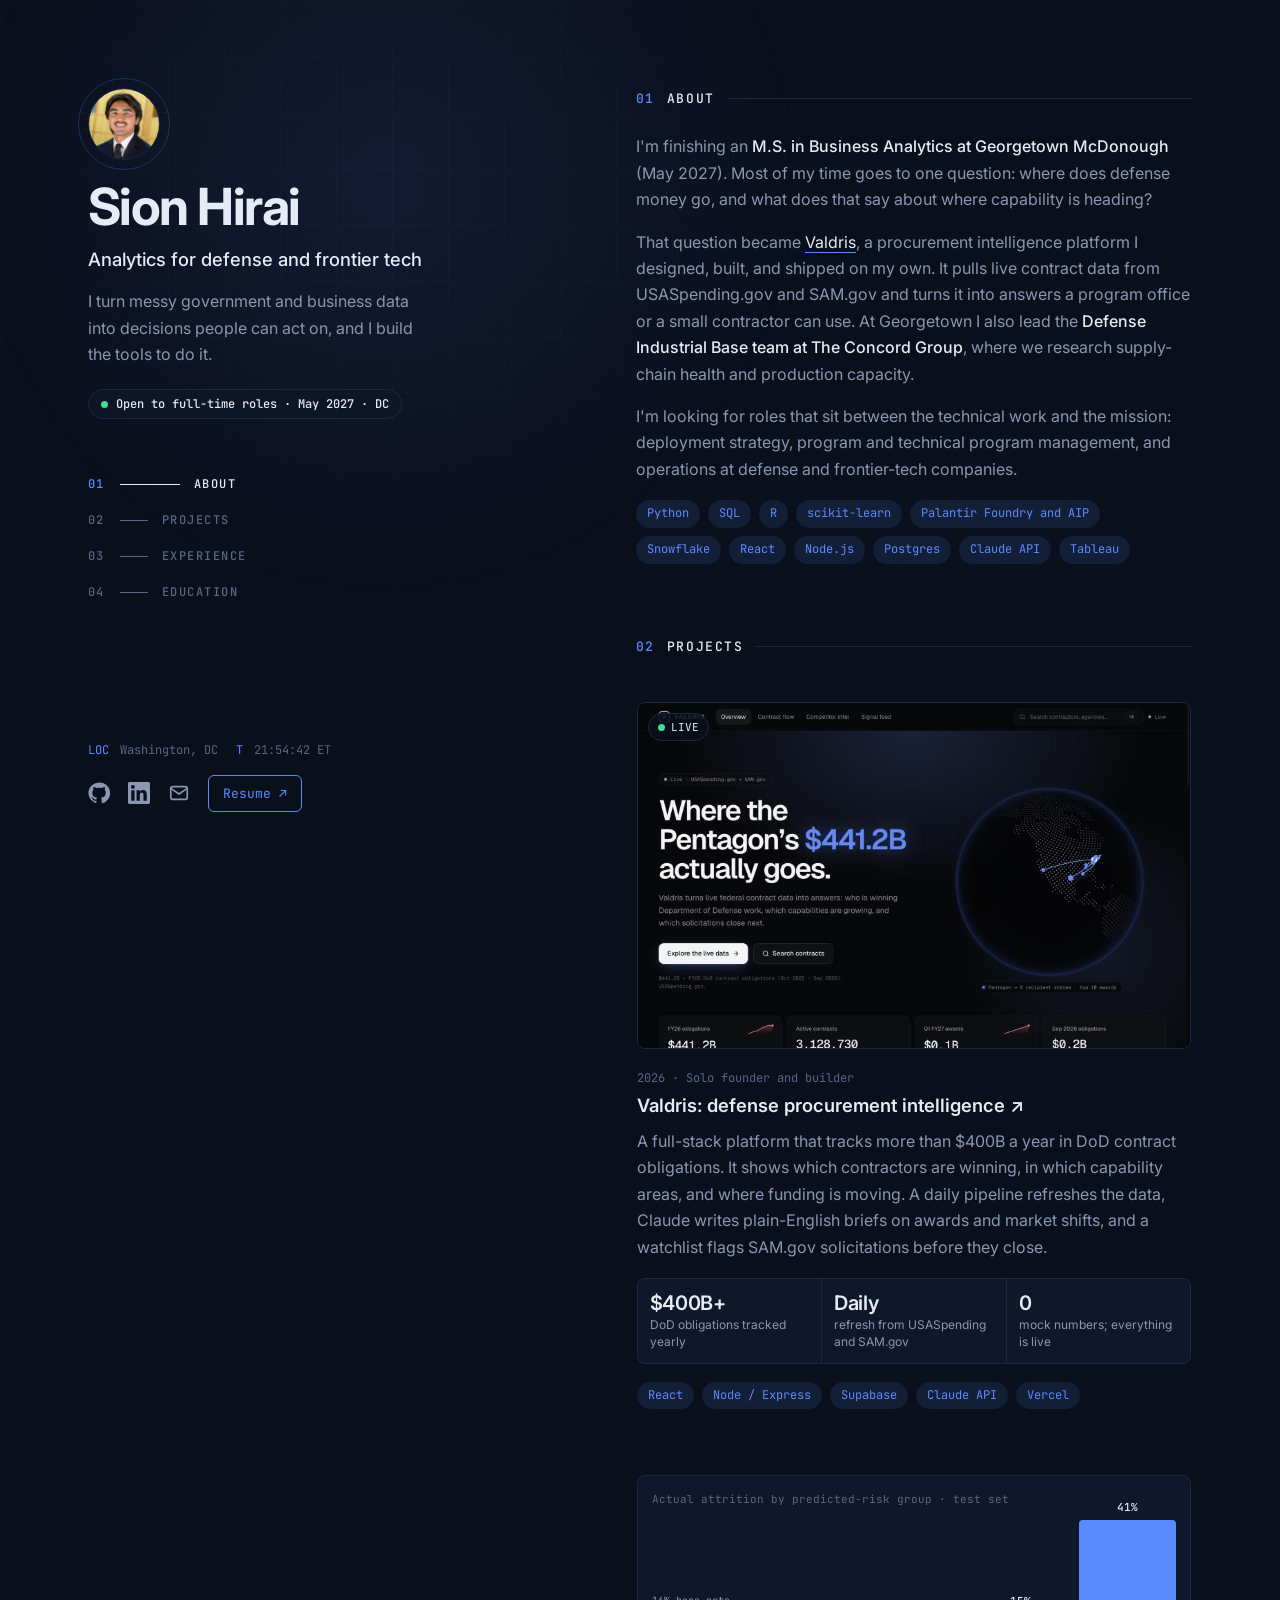
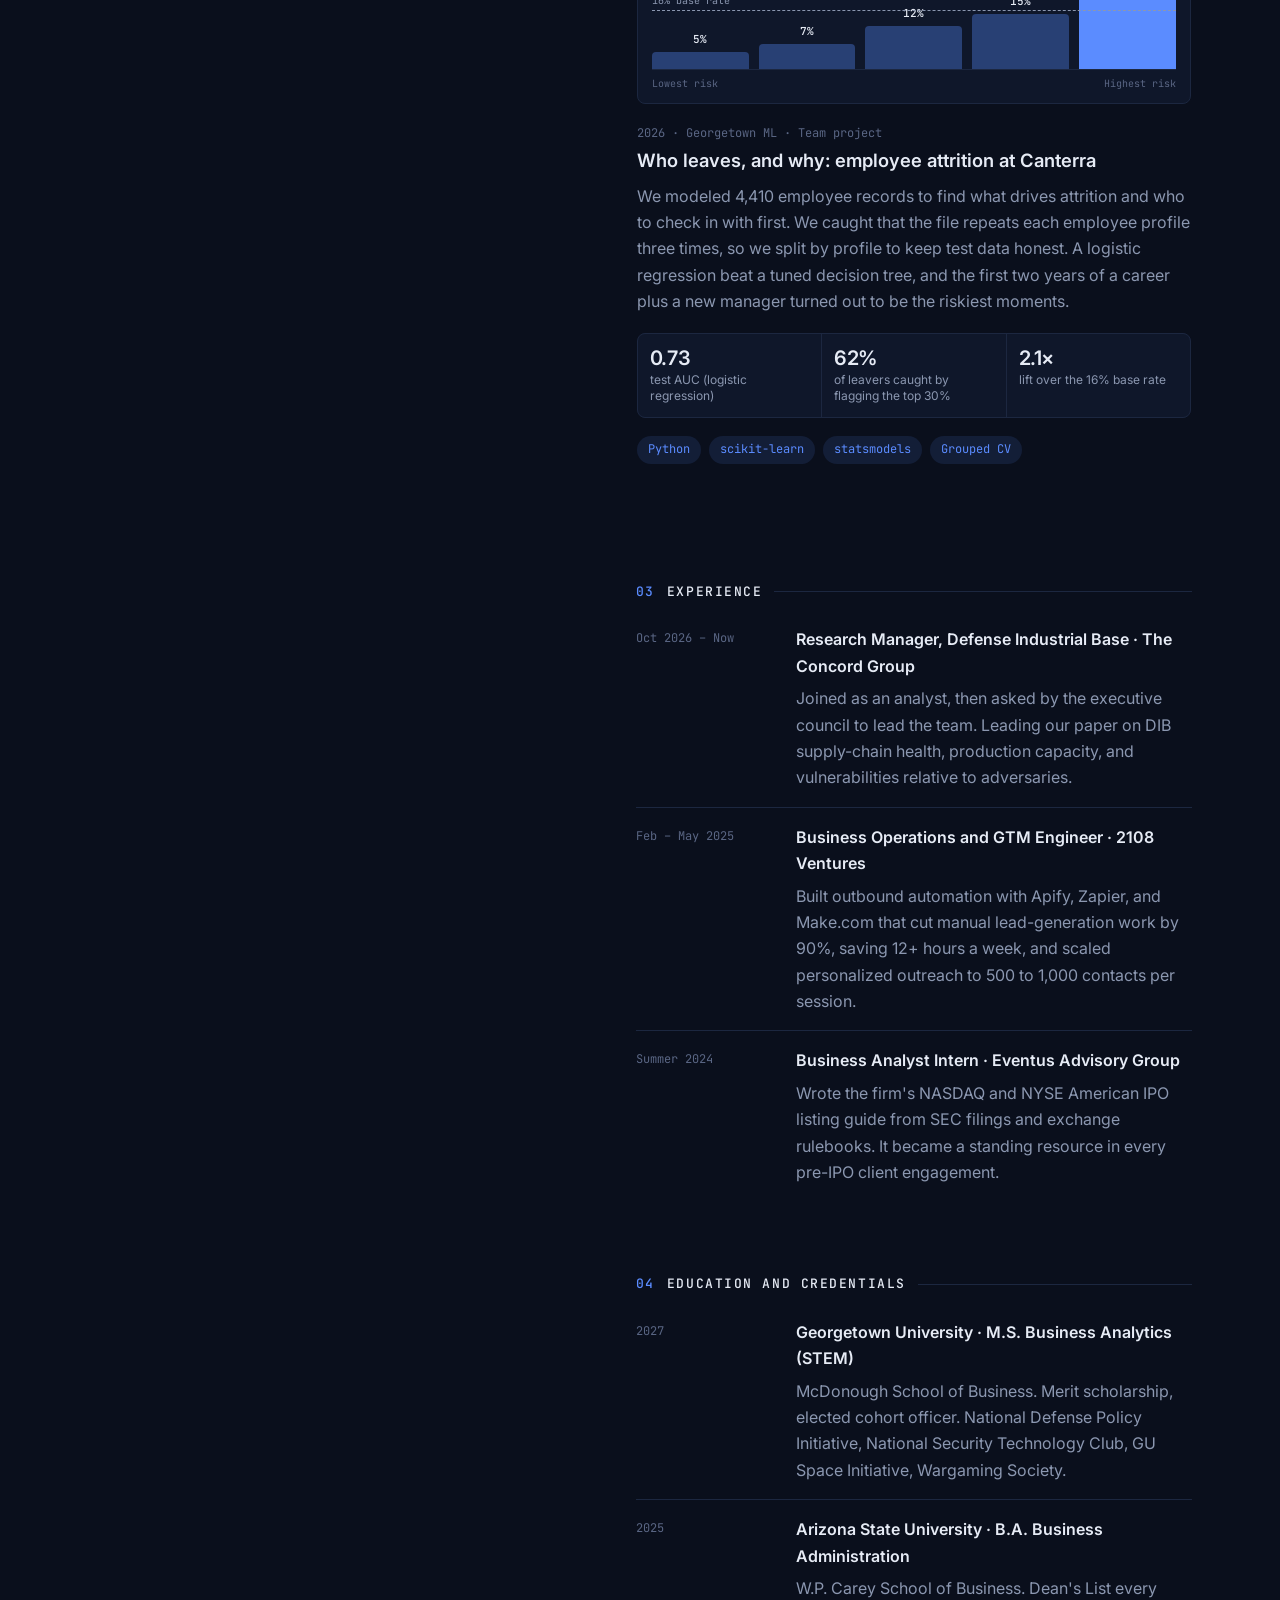
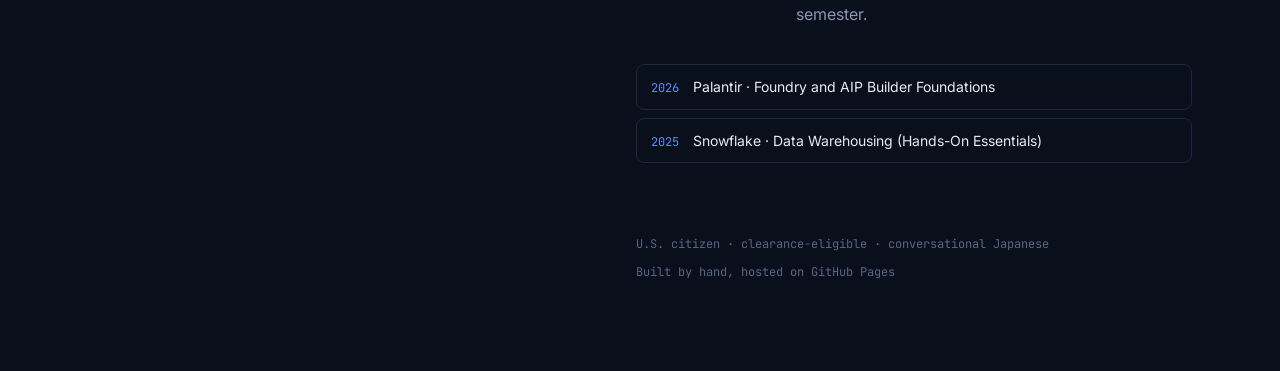
==== index.html @ e8ca8a32 "Portfolio site: split layout with mission-control accents Sticky intro column with nav and DC clock," ====
<!doctype html>
<html lang="en">
<head>
  <meta charset="utf-8">
  <meta name="viewport" content="width=device-width, initial-scale=1">
  <title>Sion Hirai · Analytics for defense and frontier tech</title>
  <meta name="description" content="Sion Hirai: Georgetown MS Business Analytics '27. Builder of Valdris, a live defense procurement intelligence platform. Open to full-time roles in defense tech.">
  <meta property="og:title" content="Sion Hirai · Analytics for defense and frontier tech">
  <meta property="og:description" content="Georgetown MSBA '27. Builder of Valdris, a live defense procurement intelligence platform.">
  <meta property="og:image" content="assets/valdris.jpg">
  <link rel="icon" href="data:image/svg+xml,<svg xmlns='http://www.w3.org/2000/svg' viewBox='0 0 32 32'><rect width='32' height='32' rx='7' fill='%230a0f1c'/><circle cx='16' cy='16' r='9' fill='none' stroke='%235b8cff' stroke-width='2'/><circle cx='16' cy='16' r='3' fill='%235b8cff'/></svg>">
  <link rel="preconnect" href="https://fonts.googleapis.com">
  <link rel="preconnect" href="https://fonts.gstatic.com" crossorigin>
  <link href="https://fonts.googleapis.com/css2?family=Inter:wght@400;500;600;700&family=JetBrains+Mono:wght@400;500&display=swap" rel="stylesheet">
  <link rel="stylesheet" href="styles.css">
</head>
<body>
  <div class="spotlight" aria-hidden="true"></div>
  <div class="grid-bg" aria-hidden="true"></div>
  <a class="skip" href="#content">Skip to content</a>

  <div class="wrap">
    <header class="side">
      <div>
        <div class="id-row">
          <img class="avatar" src="assets/headshot.jpg" alt="Sion Hirai" width="72" height="72">
          <div class="radar" aria-hidden="true"><span></span></div>
        </div>
        <h1>Sion Hirai</h1>
        <p class="role">Analytics for defense and frontier tech</p>
        <p class="blurb">I turn messy government and business data into decisions people can act on, and I build the tools to do it.</p>

        <div class="status"><span class="dot"></span>Open to full-time roles · May 2027 · DC</div>

        <nav class="nav" aria-label="Sections">
          <a href="#about" ><span class="n">01</span><span class="line"></span>About</a>
          <a href="#projects" ><span class="n">02</span><span class="line"></span>Projects</a>
          <a href="#experience" ><span class="n">03</span><span class="line"></span>Experience</a>
          <a href="#education" ><span class="n">04</span><span class="line"></span>Education</a>
        </nav>
      </div>

      <div class="side-foot">
        <div class="telemetry mono">
          <div><span class="k">LOC</span> Washington, DC</div>
          <div><span class="k">T</span> <span id="clock">--:--:--</span> ET</div>
        </div>
        <ul class="socials">
          <li><a href="https://github.com/sionhirai" aria-label="GitHub" target="_blank" rel="noopener"><svg viewBox="0 0 24 24"><path d="M12 .5a11.5 11.5 0 0 0-3.64 22.41c.58.1.79-.25.79-.56v-2c-3.2.7-3.87-1.37-3.87-1.37-.53-1.33-1.28-1.69-1.28-1.69-1.05-.71.08-.7.08-.7 1.16.08 1.77 1.19 1.77 1.19 1.03 1.77 2.7 1.26 3.36.96.1-.75.4-1.26.73-1.55-2.55-.29-5.24-1.28-5.24-5.68 0-1.26.45-2.28 1.19-3.09-.12-.29-.52-1.46.11-3.05 0 0 .97-.31 3.17 1.18a11 11 0 0 1 5.77 0c2.2-1.49 3.17-1.18 3.17-1.18.63 1.59.23 2.76.11 3.05.74.81 1.19 1.83 1.19 3.09 0 4.41-2.69 5.38-5.26 5.67.41.36.78 1.06.78 2.14v3.17c0 .31.21.67.8.56A11.5 11.5 0 0 0 12 .5Z"/></svg></a></li>
          <li><a href="https://www.linkedin.com/in/sionhirai" aria-label="LinkedIn" target="_blank" rel="noopener"><svg viewBox="0 0 24 24"><path d="M20.45 20.45h-3.56v-5.57c0-1.33-.02-3.04-1.85-3.04-1.85 0-2.14 1.45-2.14 2.94v5.67H9.35V9h3.41v1.56h.05c.48-.9 1.64-1.85 3.37-1.85 3.6 0 4.27 2.37 4.27 5.46v6.28ZM5.34 7.43a2.06 2.06 0 1 1 0-4.13 2.06 2.06 0 0 1 0 4.13ZM7.12 20.45H3.56V9h3.56v11.45ZM22.22 0H1.77C.79 0 0 .77 0 1.73v20.54C0 23.23.79 24 1.77 24h20.45c.98 0 1.78-.77 1.78-1.73V1.73C24 .77 23.2 0 22.22 0Z"/></svg></a></li>
          <li><a href="mailto:skh93@georgetown.edu" aria-label="Email"><svg class="stroke" viewBox="0 0 24 24"><rect x="3" y="5" width="18" height="14" rx="2"/><path d="m3 7 9 6 9-6"/></svg></a></li>
          <li><a class="resume-btn mono" href="assets/Sion_Hirai_Resume.pdf" target="_blank" rel="noopener">Resume ↗</a></li>
        </ul>
      </div>
    </header>

    <main id="content">
      <section id="about" class="block">
        <h2 class="label mono"><span>01</span> About</h2>
        <p>I'm finishing an <strong>M.S. in Business Analytics at Georgetown McDonough</strong> (May 2027). Most of my time goes to one question: where does defense money go, and what does that say about where capability is heading?</p>
        <p>That question became <a href="#projects" class="inline">Valdris</a>, a procurement intelligence platform I designed, built, and shipped on my own. It pulls live contract data from USASpending.gov and SAM.gov and turns it into answers a program office or a small contractor can use. At Georgetown I also lead the <strong>Defense Industrial Base team at The Concord Group</strong>, where we research supply-chain health and production capacity.</p>
        <p>I'm looking for roles that sit between the technical work and the mission: deployment strategy, program and technical program management, and operations at defense and frontier-tech companies.</p>
        <ul class="chips mono" aria-label="Tools">
          <li>Python</li><li>SQL</li><li>R</li><li>scikit-learn</li><li>Palantir Foundry and AIP</li><li>Snowflake</li><li>React</li><li>Node.js</li><li>Postgres</li><li>Claude API</li><li>Tableau</li>
        </ul>
      </section>

      <section id="projects" class="block">
        <h2 class="label mono"><span>02</span> Projects</h2>

        <article class="project featured">
          <a class="shot" href="https://valdris-intel.vercel.app/" target="_blank" rel="noopener" aria-label="Open Valdris live site">
            <img src="assets/valdris.jpg" alt="Valdris overview page showing a globe of Pentagon contract flows" loading="lazy">
            <span class="live mono"><span class="dot"></span>LIVE</span>
          </a>
          <div class="p-body">
            <div class="p-meta mono">2026 · Solo founder and builder</div>
            <h3><a href="https://valdris-intel.vercel.app/" target="_blank" rel="noopener">Valdris: defense procurement intelligence <span class="arrow">↗</span></a></h3>
            <p>A full-stack platform that tracks more than $400B a year in DoD contract obligations. It shows which contractors are winning, in which capability areas, and where funding is moving. A daily pipeline refreshes the data, Claude writes plain-English briefs on awards and market shifts, and a watchlist flags SAM.gov solicitations before they close.</p>
            <div class="stats">
              <div><b>$400B+</b><span>DoD obligations tracked yearly</span></div>
              <div><b>Daily</b><span>refresh from USASpending and SAM.gov</span></div>
              <div><b>0</b><span>mock numbers; everything is live</span></div>
            </div>
            <ul class="chips mono"><li>React</li><li>Node / Express</li><li>Supabase</li><li>Claude API</li><li>Vercel</li></ul>
          </div>
        </article>

        <article class="project">
          <div class="chart" role="img" aria-label="Bar chart: actual attrition by predicted risk group on the test set. Group 1, 5 percent; group 2, 7; group 3, 12; group 4, 15; group 5, 41. Base rate 16 percent.">
            <div class="chart-title mono">Actual attrition by predicted-risk group · test set</div>
            <div class="bars">
              <div class="bar" style="--h:12%"><i>5%</i></div>
              <div class="bar" style="--h:17%"><i>7%</i></div>
              <div class="bar" style="--h:29%"><i>12%</i></div>
              <div class="bar" style="--h:37%"><i>15%</i></div>
              <div class="bar hot" style="--h:100%"><i>41%</i></div>
              <div class="base" style="--b:39%"><span class="mono">16% base rate</span></div>
            </div>
            <div class="axis mono"><span>Lowest risk</span><span>Highest risk</span></div>
          </div>
          <div class="p-body">
            <div class="p-meta mono">2026 · Georgetown ML · Team project</div>
            <h3>Who leaves, and why: employee attrition at Canterra</h3>
            <p>We modeled 4,410 employee records to find what drives attrition and who to check in with first. We caught that the file repeats each employee profile three times, so we split by profile to keep test data honest. A logistic regression beat a tuned decision tree, and the first two years of a career plus a new manager turned out to be the riskiest moments.</p>
            <div class="stats">
              <div><b>0.73</b><span>test AUC (logistic regression)</span></div>
              <div><b>62%</b><span>of leavers caught by flagging the top 30%</span></div>
              <div><b>2.1×</b><span>lift over the 16% base rate</span></div>
            </div>
            <ul class="chips mono"><li>Python</li><li>scikit-learn</li><li>statsmodels</li><li>Grouped CV</li></ul>
          </div>
        </article>
      </section>

      <section id="experience" class="block">
        <h2 class="label mono"><span>03</span> Experience</h2>
        <ol class="timeline">
          <li>
            <div class="when mono">Oct 2026 – Now</div>
            <div>
              <h3>Research Manager, Defense Industrial Base · The Concord Group</h3>
              <p>Joined as an analyst, then asked by the executive council to lead the team. Leading our paper on DIB supply-chain health, production capacity, and vulnerabilities relative to adversaries.</p>
            </div>
          </li>
          <li>
            <div class="when mono">Feb – May 2025</div>
            <div>
              <h3>Business Operations and GTM Engineer · 2108 Ventures</h3>
              <p>Built outbound automation with Apify, Zapier, and Make.com that cut manual lead-generation work by 90%, saving 12+ hours a week, and scaled personalized outreach to 500 to 1,000 contacts per session.</p>
            </div>
          </li>
          <li>
            <div class="when mono">Summer 2024</div>
            <div>
              <h3>Business Analyst Intern · Eventus Advisory Group</h3>
              <p>Wrote the firm's NASDAQ and NYSE American IPO listing guide from SEC filings and exchange rulebooks. It became a standing resource in every pre-IPO client engagement.</p>
            </div>
          </li>
        </ol>
      </section>

      <section id="education" class="block">
        <h2 class="label mono"><span>04</span> Education and credentials</h2>
        <ol class="timeline">
          <li>
            <div class="when mono">2027</div>
            <div>
              <h3>Georgetown University · M.S. Business Analytics (STEM)</h3>
              <p>McDonough School of Business. Merit scholarship, elected cohort officer. National Defense Policy Initiative, National Security Technology Club, GU Space Initiative, Wargaming Society.</p>
            </div>
          </li>
          <li>
            <div class="when mono">2025</div>
            <div>
              <h3>Arizona State University · B.A. Business Administration</h3>
              <p>W.P. Carey School of Business. Dean's List every semester.</p>
            </div>
          </li>
        </ol>
        <ul class="certs">
          <li><span class="mono">2026</span> Palantir · Foundry and AIP Builder Foundations</li>
          <li><span class="mono">2025</span> Snowflake · Data Warehousing (Hands-On Essentials)</li>
        </ul>
      </section>

      <footer class="foot mono">
        <span>U.S. citizen · clearance-eligible · conversational Japanese</span>
        <span>Built by hand, hosted on GitHub Pages</span>
      </footer>
    </main>
  </div>

  <script src="main.js"></script>
</body>
</html>
---- styles.css ----
:root {
  --bg: #0a0f1c;
  --bg-2: #0f172a;
  --line: #1c2740;
  --text: #e6ebf5;
  --muted: #8b97b0;
  --dim: #5a6684;
  --accent: #5b8cff;
  --accent-soft: rgba(91, 140, 255, 0.12);
  --live: #3ddc97;
  --mono: "JetBrains Mono", ui-monospace, Menlo, monospace;
  --sans: "Inter", system-ui, -apple-system, sans-serif;
}

* { box-sizing: border-box; }
html { scroll-behavior: smooth; }
body {
  margin: 0;
  background: var(--bg);
  color: var(--muted);
  font: 400 16px/1.65 var(--sans);
  -webkit-font-smoothing: antialiased;
}
::selection { background: var(--accent); color: #fff; }
a { color: inherit; text-decoration: none; }
strong { color: var(--text); font-weight: 500; }
.mono { font-family: var(--mono); }

.skip { position: absolute; left: -999px; }
.skip:focus { left: 16px; top: 16px; z-index: 10; background: var(--accent); color: #fff; padding: 8px 12px; border-radius: 6px; }

.grid-bg {
  position: fixed; inset: 0; pointer-events: none; z-index: 0;
  background-image:
    linear-gradient(var(--line) 1px, transparent 1px),
    linear-gradient(90deg, var(--line) 1px, transparent 1px);
  background-size: 56px 56px;
  opacity: 0.25;
  mask-image: radial-gradient(ellipse at 30% 20%, #000 0%, transparent 70%);
}
.spotlight {
  position: fixed; inset: 0; pointer-events: none; z-index: 1;
  background: radial-gradient(600px circle at var(--x, 30%) var(--y, 20%), rgba(91, 140, 255, 0.10), transparent 70%);
}

.wrap {
  position: relative; z-index: 2;
  max-width: 1200px; margin: 0 auto;
  padding: 0 24px;
}

/* Side column */
.side { padding: 64px 0 24px; }
.id-row { position: relative; width: 72px; height: 72px; margin-bottom: 20px; }
.avatar { width: 72px; height: 72px; border-radius: 50%; object-fit: cover; border: 1px solid var(--line); position: relative; z-index: 1; }
.radar { position: absolute; inset: -10px; border-radius: 50%; border: 1px solid rgba(91,140,255,.25); }
.radar span { position: absolute; inset: 0; border-radius: 50%; border: 1px solid var(--accent); opacity: 0; animation: ping 3.2s ease-out infinite; }
@keyframes ping { 0% { transform: scale(.8); opacity: .7; } 100% { transform: scale(1.5); opacity: 0; } }

h1 { margin: 0; color: var(--text); font-size: clamp(2.4rem, 5vw, 3.2rem); font-weight: 700; letter-spacing: -0.03em; line-height: 1.05; }
.role { margin: 10px 0 0; color: var(--text); font-size: 1.15rem; font-weight: 500; }
.blurb { max-width: 340px; margin: 14px 0 0; }

.status {
  display: inline-flex; align-items: center; gap: 8px;
  margin-top: 22px; padding: 6px 12px;
  border: 1px solid var(--line); border-radius: 999px;
  background: rgba(15, 23, 42, .7);
  font: 500 12px var(--mono); color: var(--text);
}
.dot { width: 7px; height: 7px; border-radius: 50%; background: var(--live); box-shadow: 0 0 0 0 rgba(61,220,151,.6); animation: pulse 2s infinite; flex: none; }
@keyframes pulse { 70% { box-shadow: 0 0 0 7px rgba(61,220,151,0); } 100% { box-shadow: 0 0 0 0 rgba(61,220,151,0); } }

.nav { display: none; }
.side-foot { margin-top: 28px; }
.telemetry { font-size: 12px; color: var(--dim); display: flex; gap: 18px; margin-bottom: 14px; }
.telemetry .k { color: var(--accent); margin-right: 4px; }
.socials { list-style: none; margin: 0; padding: 0; display: flex; align-items: center; gap: 18px; }
.socials svg { width: 22px; height: 22px; fill: currentColor; display: block; }
.socials a { color: var(--muted); transition: color .15s, transform .15s; display: block; }
.socials a:hover { color: var(--text); transform: translateY(-2px); }
.resume-btn {
  font-size: 13px; padding: 7px 14px; border-radius: 6px;
  border: 1px solid var(--accent); color: var(--accent) !important;
}
.resume-btn:hover { background: var(--accent-soft); }

/* Main */
main { padding: 24px 0 64px; }
.block { padding: 48px 0 24px; scroll-margin-top: 24px; }
.label {
  margin: 0 0 24px; font-size: 13px; font-weight: 500; letter-spacing: .12em;
  text-transform: uppercase; color: var(--text);
  display: flex; align-items: center; gap: 12px;
}
.label span { color: var(--accent); }
.label::after { content: ""; flex: 1; height: 1px; background: var(--line); }
#about p { margin: 0 0 16px; }
a.inline { color: var(--text); border-bottom: 1px solid var(--accent); }
a.inline:hover { color: var(--accent); }

.chips { list-style: none; padding: 0; margin: 18px 0 0; display: flex; flex-wrap: wrap; gap: 8px; }
.chips li { font-size: 12px; color: var(--accent); background: var(--accent-soft); padding: 4px 11px; border-radius: 999px; }

/* Projects */
.project {
  display: grid; gap: 20px;
  padding: 20px; margin: 0 -20px 24px;
  border: 1px solid transparent; border-radius: 12px;
  transition: background .2s, border-color .2s;
}
.project:hover { background: rgba(15, 23, 42, .6); border-color: var(--line); }
.project h3 { margin: 4px 0 10px; color: var(--text); font-size: 1.15rem; font-weight: 600; line-height: 1.35; }
.project h3 a:hover { color: var(--accent); }
.project p { margin: 0; }
.arrow { display: inline-block; transition: transform .15s; }
.project:hover .arrow { transform: translate(3px, -3px); }
.p-meta { font-size: 12px; color: var(--dim); }

.shot { position: relative; display: block; border-radius: 8px; overflow: hidden; border: 1px solid var(--line); }
.shot img { display: block; width: 100%; height: auto; transition: transform .4s; }
.project:hover .shot img { transform: scale(1.02); }
.live {
  position: absolute; top: 10px; left: 10px;
  display: inline-flex; align-items: center; gap: 6px;
  font-size: 11px; color: var(--text);
  background: rgba(10, 15, 28, .85); padding: 4px 9px; border-radius: 999px; border: 1px solid var(--line);
}

.stats { display: grid; grid-template-columns: repeat(3, 1fr); gap: 1px; margin: 18px 0 0; background: var(--line); border: 1px solid var(--line); border-radius: 8px; overflow: hidden; }
.stats div { background: var(--bg-2); padding: 12px; }
.stats b { display: block; color: var(--text); font: 600 1.25rem var(--sans); letter-spacing: -0.02em; }
.stats span { display: block; font-size: 12px; line-height: 1.4; margin-top: 2px; }

/* Canterra chart */
.chart { border: 1px solid var(--line); border-radius: 8px; padding: 14px 14px 10px; background: var(--bg-2); }
.chart-title { font-size: 11px; color: var(--dim); margin-bottom: 12px; }
.bars { position: relative; height: 150px; display: flex; align-items: flex-end; gap: 10px; border-bottom: 1px solid var(--line); }
.bar { flex: 1; height: var(--h); background: rgba(91,140,255,.35); border-radius: 4px 4px 0 0; position: relative; transform-origin: bottom; transform: scaleY(0); transition: transform .9s cubic-bezier(.2,.8,.2,1); }
.bar.hot { background: var(--accent); }
.bar i { position: absolute; top: -20px; left: 0; right: 0; text-align: center; font: 500 11px var(--mono); color: var(--text); font-style: normal; }
.chart.in .bar { transform: scaleY(1); }
.chart.in .bar:nth-child(2) { transition-delay: .08s; }
.chart.in .bar:nth-child(3) { transition-delay: .16s; }
.chart.in .bar:nth-child(4) { transition-delay: .24s; }
.chart.in .bar:nth-child(5) { transition-delay: .32s; }
.base { position: absolute; left: 0; right: 0; bottom: var(--b); border-top: 1px dashed var(--muted); }
.base span { position: absolute; left: 0; top: -18px; font-size: 10px; color: var(--muted); background: var(--bg-2); padding-right: 4px; }
.axis { display: flex; justify-content: space-between; font-size: 10px; color: var(--dim); margin-top: 6px; }

/* Timeline */
.timeline { list-style: none; padding: 0; margin: 0; }
.timeline li { display: grid; gap: 4px; padding: 16px 0; border-top: 1px solid var(--line); }
.timeline li:first-child { border-top: 0; padding-top: 0; }
.timeline h3 { margin: 0 0 6px; color: var(--text); font-size: 1rem; font-weight: 600; }
.timeline p { margin: 0; }
.when { font-size: 12px; color: var(--dim); padding-top: 3px; }

.certs { list-style: none; padding: 0; margin: 20px 0 0; display: grid; gap: 8px; }
.certs li { border: 1px solid var(--line); border-radius: 8px; padding: 10px 14px; color: var(--text); font-size: 14px; }
.certs span { color: var(--accent); font-size: 12px; margin-right: 10px; }

.foot { display: flex; flex-wrap: wrap; justify-content: space-between; gap: 8px; font-size: 12px; color: var(--dim); padding-top: 48px; }

/* Reveal on scroll */
.reveal { opacity: 0; transform: translateY(14px); transition: opacity .6s, transform .6s; }
.reveal.in { opacity: 1; transform: none; }

/* Desktop: sticky split layout */
@media (min-width: 1024px) {
  .wrap { display: grid; grid-template-columns: 1fr 1.15fr; gap: 64px; padding: 0 48px; }
  .side { position: sticky; top: 0; height: 100vh; padding: 88px 0; display: flex; flex-direction: column; justify-content: space-between; }
  main { padding: 64px 0 88px; }
  .block:first-child { padding-top: 24px; }
  .nav { display: flex; flex-direction: column; gap: 2px; margin-top: 48px; }
  .nav a {
    display: flex; align-items: center; gap: 14px; padding: 9px 0; width: max-content;
    font: 500 12px var(--mono); letter-spacing: .12em; text-transform: uppercase; color: var(--dim);
    transition: color .2s;
  }
  .nav .n { width: 18px; }
  .nav .line { width: 28px; height: 1px; background: var(--dim); transition: width .25s, background .25s; }
  .nav a:hover, .nav a.active { color: var(--text); }
  .nav a:hover .line, .nav a.active .line { width: 60px; background: var(--text); }
  .nav a.active .n { color: var(--accent); }

  .project { grid-template-columns: 1fr; }
  .timeline li { grid-template-columns: 140px 1fr; gap: 20px; }
}

@media (max-width: 560px) {
  .stats { grid-template-columns: 1fr; }
  .stats div { display: flex; align-items: baseline; gap: 10px; }
  .stats span { margin: 0; }
  .project { margin: 0 0 24px; padding: 0; }
  .project:hover { background: none; border-color: transparent; }
}

@media (prefers-reduced-motion: reduce) {
  *, *::before, *::after { animation: none !important; transition: none !important; }
  .bar { transform: none; }
  .reveal { opacity: 1; transform: none; }
}
.socials svg.stroke { fill: none; stroke: currentColor; stroke-width: 1.8; }
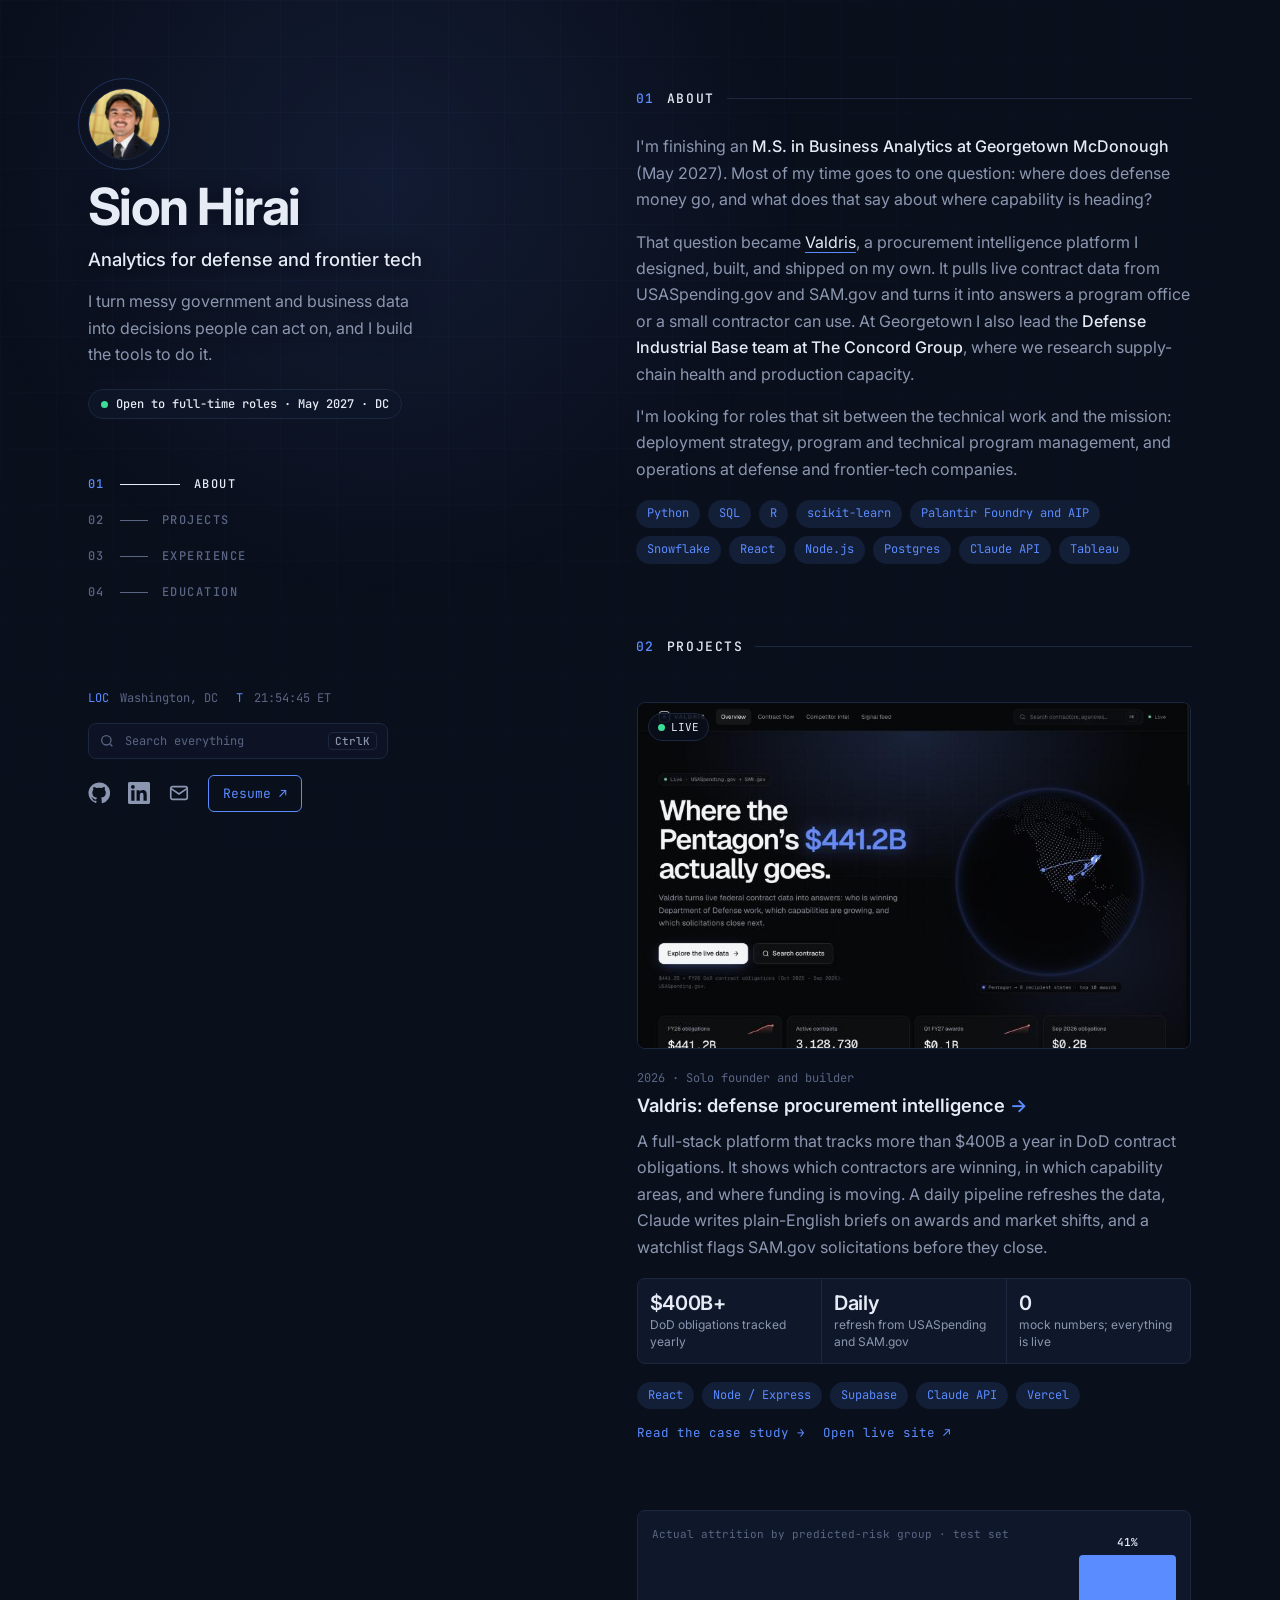
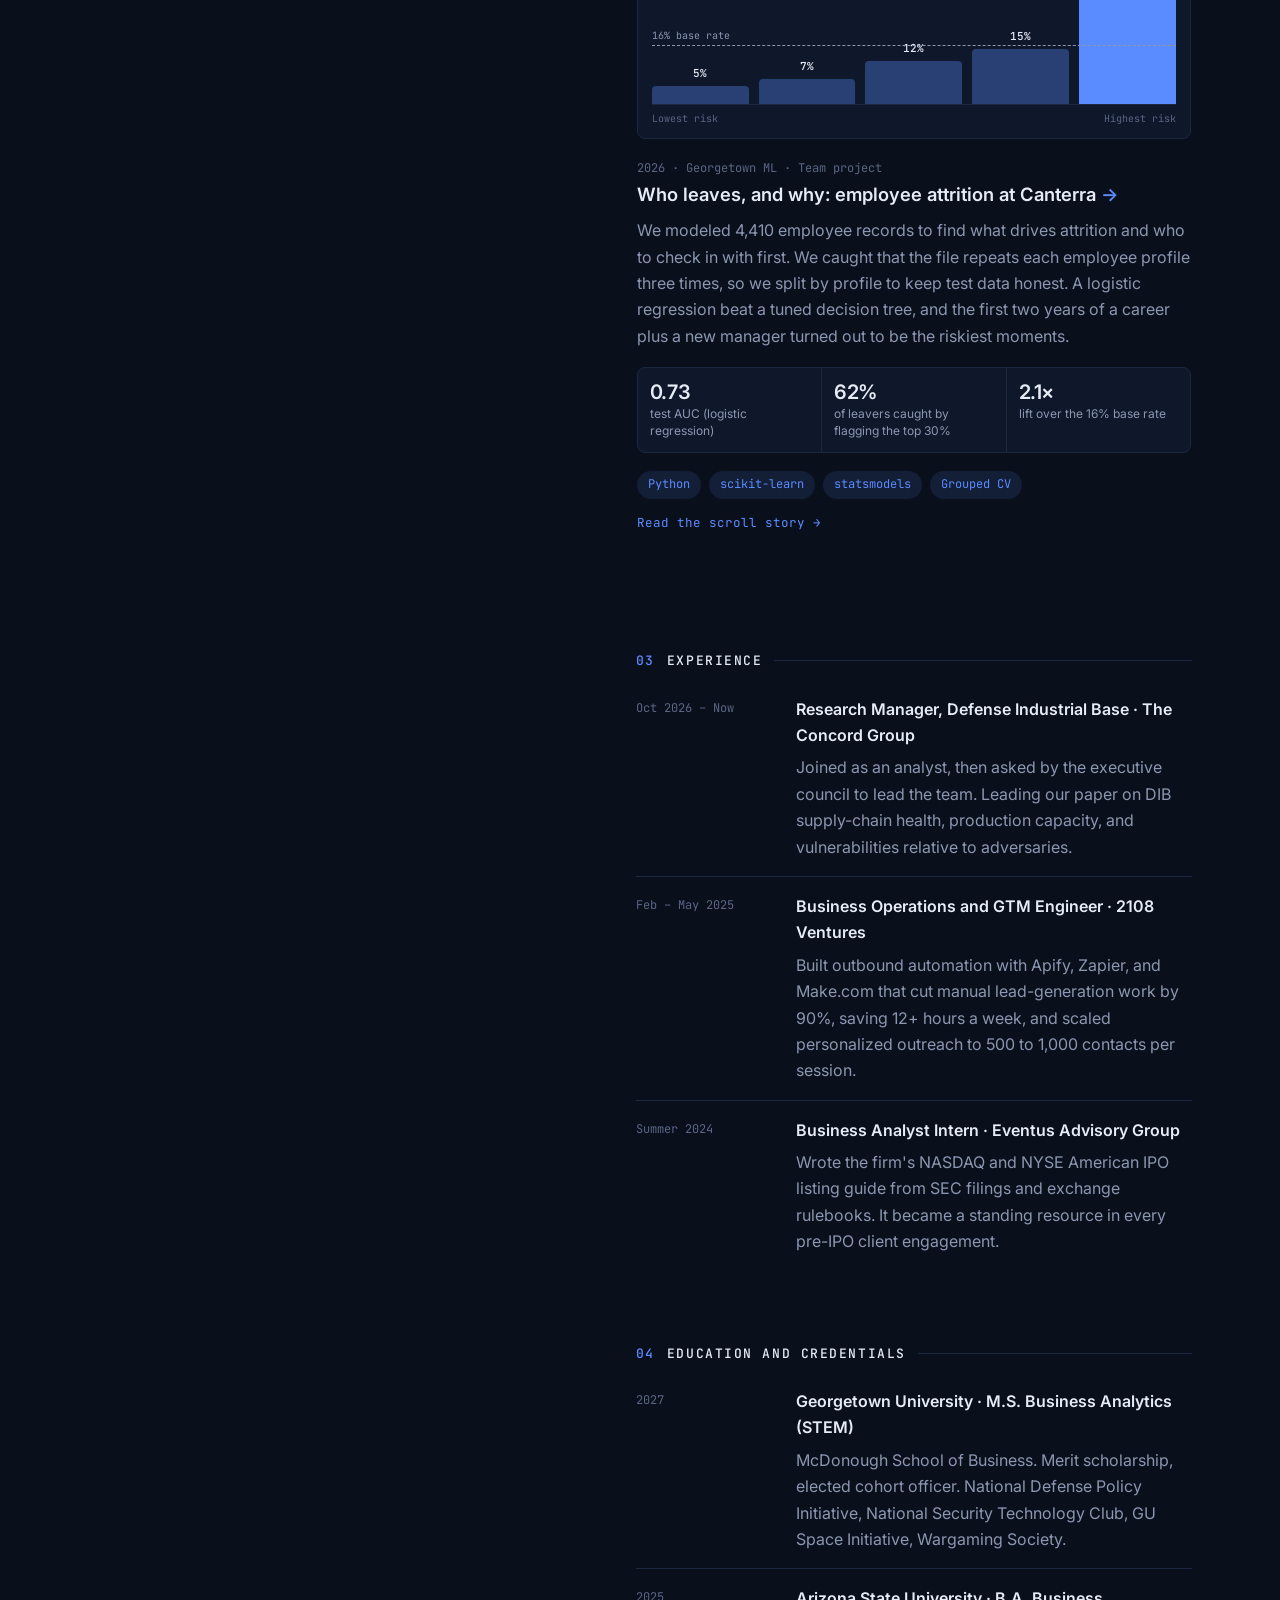
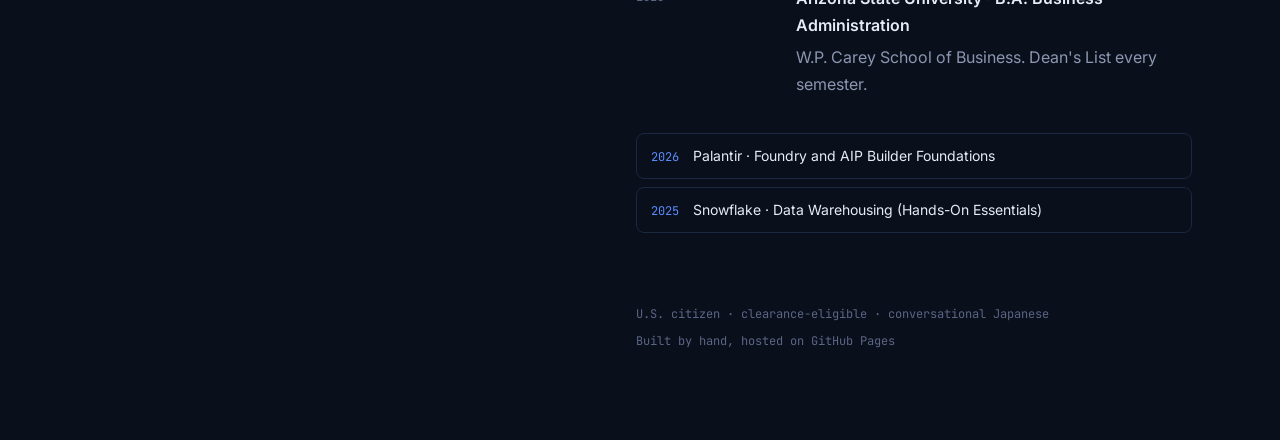
==== commit 3e88181a: "v2: live USASpending feed, globe hero, command palette, case studies - Globe draws arcs from the Pen" ====
--- a/index.html
+++ b/index.html
@@ -21,7 +21,8 @@
 
   <div class="wrap">
     <header class="side">
-      <div>
+      <div class="side-top">
+        <div class="globe-wrap" aria-hidden="true"><canvas id="globe"></canvas></div>
         <div class="id-row">
           <img class="avatar" src="assets/headshot.jpg" alt="Sion Hirai" width="72" height="72">
           <div class="radar" aria-hidden="true"><span></span></div>
@@ -32,6 +33,13 @@
 
         <div class="status"><span class="dot"></span>Open to full-time roles · May 2027 · DC</div>
 
+        <div class="feed" id="feed" hidden>
+          <div class="feed-head mono"><span class="dot"></span>LIVE · USASpending.gov<span class="feed-src" id="feed-time"></span></div>
+          <div class="feed-row"><span id="fy-prev-label">Last fiscal year</span><b class="mono" id="fy-prev">…</b></div>
+          <div class="feed-row"><span>Top contractor</span><b class="mono" id="top-co">…</b></div>
+          <div class="feed-row"><span>Top recipient state</span><b class="mono" id="top-state">…</b></div>
+        </div>
+
         <nav class="nav" aria-label="Sections">
           <a href="#about" ><span class="n">01</span><span class="line"></span>About</a>
           <a href="#projects" ><span class="n">02</span><span class="line"></span>Projects</a>
@@ -45,6 +53,7 @@
           <div><span class="k">LOC</span> Washington, DC</div>
           <div><span class="k">T</span> <span id="clock">--:--:--</span> ET</div>
         </div>
+        <button class="pal-btn mono" type="button" data-palette><svg viewBox="0 0 24 24" aria-hidden="true"><circle cx="11" cy="11" r="7"/><path d="m20 20-3.5-3.5"/></svg>Search everything<kbd><span class="kbd-mod">⌘</span>K</kbd></button>
         <ul class="socials">
           <li><a href="https://github.com/sionhirai" aria-label="GitHub" target="_blank" rel="noopener"><svg viewBox="0 0 24 24"><path d="M12 .5a11.5 11.5 0 0 0-3.64 22.41c.58.1.79-.25.79-.56v-2c-3.2.7-3.87-1.37-3.87-1.37-.53-1.33-1.28-1.69-1.28-1.69-1.05-.71.08-.7.08-.7 1.16.08 1.77 1.19 1.77 1.19 1.03 1.77 2.7 1.26 3.36.96.1-.75.4-1.26.73-1.55-2.55-.29-5.24-1.28-5.24-5.68 0-1.26.45-2.28 1.19-3.09-.12-.29-.52-1.46.11-3.05 0 0 .97-.31 3.17 1.18a11 11 0 0 1 5.77 0c2.2-1.49 3.17-1.18 3.17-1.18.63 1.59.23 2.76.11 3.05.74.81 1.19 1.83 1.19 3.09 0 4.41-2.69 5.38-5.26 5.67.41.36.78 1.06.78 2.14v3.17c0 .31.21.67.8.56A11.5 11.5 0 0 0 12 .5Z"/></svg></a></li>
           <li><a href="https://www.linkedin.com/in/sionhirai" aria-label="LinkedIn" target="_blank" rel="noopener"><svg viewBox="0 0 24 24"><path d="M20.45 20.45h-3.56v-5.57c0-1.33-.02-3.04-1.85-3.04-1.85 0-2.14 1.45-2.14 2.94v5.67H9.35V9h3.41v1.56h.05c.48-.9 1.64-1.85 3.37-1.85 3.6 0 4.27 2.37 4.27 5.46v6.28ZM5.34 7.43a2.06 2.06 0 1 1 0-4.13 2.06 2.06 0 0 1 0 4.13ZM7.12 20.45H3.56V9h3.56v11.45ZM22.22 0H1.77C.79 0 0 .77 0 1.73v20.54C0 23.23.79 24 1.77 24h20.45c.98 0 1.78-.77 1.78-1.73V1.73C24 .77 23.2 0 22.22 0Z"/></svg></a></li>
@@ -69,13 +78,13 @@
         <h2 class="label mono"><span>02</span> Projects</h2>
 
         <article class="project featured">
-          <a class="shot" href="https://valdris-intel.vercel.app/" target="_blank" rel="noopener" aria-label="Open Valdris live site">
+          <a class="shot" href="valdris.html" aria-label="Read the Valdris case study" style="view-transition-name: valdris-shot">
             <img src="assets/valdris.jpg" alt="Valdris overview page showing a globe of Pentagon contract flows" loading="lazy">
             <span class="live mono"><span class="dot"></span>LIVE</span>
           </a>
           <div class="p-body">
             <div class="p-meta mono">2026 · Solo founder and builder</div>
-            <h3><a href="https://valdris-intel.vercel.app/" target="_blank" rel="noopener">Valdris: defense procurement intelligence <span class="arrow">↗</span></a></h3>
+            <h3 style="view-transition-name: valdris-title"><a href="valdris.html">Valdris: defense procurement intelligence <span class="arrow">→</span></a></h3>
             <p>A full-stack platform that tracks more than $400B a year in DoD contract obligations. It shows which contractors are winning, in which capability areas, and where funding is moving. A daily pipeline refreshes the data, Claude writes plain-English briefs on awards and market shifts, and a watchlist flags SAM.gov solicitations before they close.</p>
             <div class="stats">
               <div><b>$400B+</b><span>DoD obligations tracked yearly</span></div>
@@ -83,11 +92,12 @@
               <div><b>0</b><span>mock numbers; everything is live</span></div>
             </div>
             <ul class="chips mono"><li>React</li><li>Node / Express</li><li>Supabase</li><li>Claude API</li><li>Vercel</li></ul>
+            <div class="p-links mono"><a href="valdris.html">Read the case study →</a><a href="https://valdris-intel.vercel.app/" target="_blank" rel="noopener">Open live site ↗</a></div>
           </div>
         </article>
 
         <article class="project">
-          <div class="chart" role="img" aria-label="Bar chart: actual attrition by predicted risk group on the test set. Group 1, 5 percent; group 2, 7; group 3, 12; group 4, 15; group 5, 41. Base rate 16 percent.">
+          <a class="chart-link" href="canterra.html" aria-label="Read the Canterra case study"><div class="chart" style="view-transition-name: canterra-chart" role="img" aria-label="Bar chart: actual attrition by predicted risk group on the test set. Group 1, 5 percent; group 2, 7; group 3, 12; group 4, 15; group 5, 41. Base rate 16 percent.">
             <div class="chart-title mono">Actual attrition by predicted-risk group · test set</div>
             <div class="bars">
               <div class="bar" style="--h:12%"><i>5%</i></div>
@@ -98,10 +108,10 @@
               <div class="base" style="--b:39%"><span class="mono">16% base rate</span></div>
             </div>
             <div class="axis mono"><span>Lowest risk</span><span>Highest risk</span></div>
-          </div>
+          </div></a>
           <div class="p-body">
             <div class="p-meta mono">2026 · Georgetown ML · Team project</div>
-            <h3>Who leaves, and why: employee attrition at Canterra</h3>
+            <h3 style="view-transition-name: canterra-title"><a href="canterra.html">Who leaves, and why: employee attrition at Canterra <span class="arrow">→</span></a></h3>
             <p>We modeled 4,410 employee records to find what drives attrition and who to check in with first. We caught that the file repeats each employee profile three times, so we split by profile to keep test data honest. A logistic regression beat a tuned decision tree, and the first two years of a career plus a new manager turned out to be the riskiest moments.</p>
             <div class="stats">
               <div><b>0.73</b><span>test AUC (logistic regression)</span></div>
@@ -109,6 +119,7 @@
               <div><b>2.1×</b><span>lift over the 16% base rate</span></div>
             </div>
             <ul class="chips mono"><li>Python</li><li>scikit-learn</li><li>statsmodels</li><li>Grouped CV</li></ul>
+            <div class="p-links mono"><a href="canterra.html">Read the scroll story →</a></div>
           </div>
         </article>
       </section>
@@ -171,6 +182,26 @@
     </main>
   </div>
 
-  <script src="main.js"></script>
+  <button class="pal-fab" type="button" data-palette aria-label="Open search"><svg viewBox="0 0 24 24" aria-hidden="true"><circle cx="11" cy="11" r="7"/><path d="m20 20-3.5-3.5"/></svg></button>
+
+  <script type="module" src="js/site.js"></script>
+  <script type="module">
+    import { obligationsByFY, topStates, topRecipient, mountGlobe, countUp, money, LAST_FY } from './js/live.js';
+    const statesP = topStates(LAST_FY);
+    mountGlobe(document.getElementById('globe'), statesP);
+
+    const feed = document.getElementById('feed');
+    Promise.all([obligationsByFY(LAST_FY, LAST_FY), statesP, topRecipient(LAST_FY)]).then(([years, states, co]) => {
+      const prev = years.find((y) => y.fy === LAST_FY);
+      if (!prev) return;
+      document.getElementById('fy-prev-label').textContent = `FY${String(LAST_FY).slice(2)} DoD contracts`;
+      feed.hidden = false;
+      document.getElementById('feed-time').textContent = 'pulled ' + new Date().toLocaleTimeString('en-US', { timeZone: 'America/New_York', hour: 'numeric', minute: '2-digit' }) + ' ET';
+      countUp(document.getElementById('fy-prev'), prev.amount, money);
+      document.getElementById('top-co').textContent = `${co.name} · ${money(co.amount)}`;
+      const top = states[0];
+      document.getElementById('top-state').textContent = top ? `${top.st} · ${money(top.amount)}` : 'n/a';
+    }).catch(() => { feed.hidden = true; });
+  </script>
 </body>
 </html>
--- a/styles.css
+++ b/styles.css
@@ -202,3 +202,170 @@
   .reveal { opacity: 1; transform: none; }
 }
 .socials svg.stroke { fill: none; stroke: currentColor; stroke-width: 1.8; }
+
+/* ---------- v2: page transitions ---------- */
+@view-transition { navigation: auto; }
+::view-transition-old(root), ::view-transition-new(root) { animation-duration: .35s; }
+
+/* ---------- v2: globe ---------- */
+.side-top { position: relative; }
+.globe-wrap {
+  position: absolute; z-index: -1; pointer-events: none;
+  width: 340px; aspect-ratio: 1; right: -90px; top: -70px;
+  opacity: 0; transition: opacity 1.2s ease;
+  mask-image: radial-gradient(circle at 50% 50%, #000 55%, transparent 72%);
+}
+.globe-wrap.on { opacity: .9; }
+.globe-wrap canvas { width: 100%; height: 100%; display: block; }
+.side h1, .side .role, .side .blurb { text-shadow: 0 2px 18px var(--bg); }
+
+/* ---------- v2: live feed ---------- */
+.feed {
+  margin-top: 16px; max-width: 380px;
+  border: 1px solid var(--line); border-radius: 10px;
+  background: rgba(15, 23, 42, .72); backdrop-filter: blur(6px);
+  padding: 10px 14px; font-size: 13px;
+}
+.feed[hidden] { display: none; }
+.feed-head { display: flex; align-items: center; gap: 8px; font-size: 11px; color: var(--live); letter-spacing: .06em; margin-bottom: 6px; }
+.feed-src { margin-left: auto; color: var(--dim); letter-spacing: 0; }
+.feed-row { display: flex; justify-content: space-between; gap: 12px; padding: 4px 0; border-top: 1px dashed var(--line); }
+.feed-row:first-of-type { border-top: 0; }
+.feed-row b { color: var(--text); font-weight: 500; font-size: 12.5px; text-align: right; }
+
+/* ---------- v2: palette ---------- */
+.pal-btn {
+  display: flex; align-items: center; gap: 10px; width: 100%; max-width: 300px; margin-bottom: 16px;
+  background: rgba(15, 23, 42, .6); border: 1px solid var(--line); border-radius: 8px;
+  color: var(--dim); font-size: 12px; padding: 8px 10px; cursor: pointer; transition: border-color .15s, color .15s;
+}
+.pal-btn:hover { border-color: var(--accent); color: var(--text); }
+.pal-btn svg, .pal-fab svg, .pal-input-row svg { width: 16px; height: 16px; fill: none; stroke: currentColor; stroke-width: 2; flex: none; }
+.pal-btn kbd, .pal-input-row kbd { margin-left: auto; font: 500 11px var(--mono); color: var(--muted); border: 1px solid var(--line); border-radius: 4px; padding: 1px 6px; }
+.pal-fab {
+  position: fixed; right: 18px; bottom: 18px; z-index: 20;
+  width: 48px; height: 48px; border-radius: 50%; display: grid; place-items: center;
+  background: var(--accent); color: #fff; border: 0; cursor: pointer;
+  box-shadow: 0 8px 24px rgba(91, 140, 255, .35);
+}
+.pal-fab svg { width: 20px; height: 20px; }
+
+.palette {
+  padding: 0; border: 0; background: transparent; width: min(600px, calc(100vw - 24px));
+  margin: 12vh auto auto; color: var(--muted);
+}
+.palette::backdrop { background: rgba(4, 7, 15, .6); backdrop-filter: blur(4px); }
+.palette[open] .pal-box { animation: pal-in .18s cubic-bezier(.2, .8, .2, 1); }
+@keyframes pal-in { from { opacity: 0; transform: translateY(-8px) scale(.98); } }
+.pal-box { background: #0d1426; border: 1px solid #24314f; border-radius: 14px; overflow: hidden; box-shadow: 0 30px 80px rgba(0, 0, 0, .5); }
+.pal-input-row { display: flex; align-items: center; gap: 10px; padding: 14px 16px; border-bottom: 1px solid var(--line); color: var(--dim); }
+.pal-input-row input { flex: 1; background: none; border: 0; outline: 0; color: var(--text); font: 400 16px var(--sans); }
+.pal-list { list-style: none; margin: 0; padding: 6px; max-height: min(52vh, 420px); overflow-y: auto; }
+.pal-group { font-size: 10.5px; letter-spacing: .1em; text-transform: uppercase; color: var(--dim); padding: 10px 10px 4px; }
+.pal-item { display: flex; align-items: center; gap: 10px; padding: 9px 10px; border-radius: 8px; cursor: pointer; color: var(--text); font-size: 14px; }
+.pal-item.on { background: var(--accent-soft); box-shadow: inset 2px 0 0 var(--accent); }
+.pal-hint { color: var(--dim); font-size: 12.5px; margin-left: auto; white-space: nowrap; overflow: hidden; text-overflow: ellipsis; }
+.pal-ext { color: var(--accent); }
+.pal-empty { padding: 16px 10px; color: var(--dim); font-size: 14px; }
+.pal-foot { display: flex; gap: 16px; padding: 8px 14px; border-top: 1px solid var(--line); font-size: 11px; color: var(--dim); }
+.pal-toast { margin-left: auto; color: var(--live); }
+
+/* ---------- v2: project links ---------- */
+.p-links { display: flex; flex-wrap: wrap; gap: 18px; margin-top: 14px; font-size: 12.5px; }
+.p-links a { color: var(--accent); }
+.p-links a:hover { color: var(--text); }
+.chart-link { display: block; }
+.project h3 a .arrow { color: var(--accent); }
+
+@media (min-width: 1024px) {
+  .pal-fab { display: none; }
+  .globe-wrap { width: 420px; right: -60px; top: -110px; }
+}
+@media (max-width: 1023px) {
+  .pal-btn { display: none; }
+  .globe-wrap { width: 300px; right: -110px; top: -60px; }
+}
+
+/* ---------- v2: case study pages ---------- */
+.case { position: relative; z-index: 2; max-width: 880px; margin: 0 auto; padding: 32px 24px 96px; }
+.case-top { display: flex; align-items: center; justify-content: space-between; gap: 12px; margin-bottom: 48px; }
+.back { font-size: 12.5px; color: var(--muted); display: inline-flex; align-items: center; gap: 8px; }
+.back:hover { color: var(--text); }
+.case-top .pal-btn { margin: 0; width: auto; display: flex; }
+.case h1 { font-size: clamp(2rem, 5vw, 3rem); }
+.case .lede { font-size: 1.15rem; color: var(--text); max-width: 680px; margin: 16px 0 28px; line-height: 1.55; }
+.case-hero { border-radius: 12px; overflow: hidden; border: 1px solid var(--line); margin-bottom: 28px; }
+.case-hero img { display: block; width: 100%; height: auto; }
+.facts { display: grid; grid-template-columns: repeat(auto-fit, minmax(160px, 1fr)); gap: 1px; background: var(--line); border: 1px solid var(--line); border-radius: 10px; overflow: hidden; margin-bottom: 24px; }
+.facts div { background: var(--bg-2); padding: 12px 14px; }
+.facts dt { font: 500 11px var(--mono); color: var(--dim); text-transform: uppercase; letter-spacing: .08em; }
+.facts dd { margin: 4px 0 0; color: var(--text); font-size: 14px; }
+.facts a { color: var(--accent); }
+.case section { padding: 40px 0 8px; }
+.case section p { margin: 0 0 14px; }
+.case ul.list { padding-left: 18px; margin: 0 0 14px; }
+.case ul.list li { margin: 6px 0; }
+.case ul.list li::marker { color: var(--accent); }
+.note { font: 400 12px var(--mono); color: var(--dim); margin-top: 10px; }
+
+/* live FY chart */
+.fy-chart { border: 1px solid var(--line); border-radius: 10px; background: var(--bg-2); padding: 18px 16px 12px; }
+.fy-chart .bars { height: 200px; gap: 12px; }
+.fy-chart .bar i { font-size: 10.5px; }
+.xlabels { display: flex; gap: 12px; margin-top: 6px; }
+.xlabels span { flex: 1; text-align: center; font: 400 11px var(--mono); color: var(--dim); }
+.skeleton { height: 200px; display: grid; place-items: center; font: 400 12px var(--mono); color: var(--dim); }
+
+/* architecture */
+.arch { display: grid; grid-template-columns: 1fr auto 1fr auto 1fr; align-items: center; gap: 10px; }
+.arch .node { border: 1px solid var(--line); border-radius: 10px; background: var(--bg-2); padding: 12px; }
+.arch .node b { display: block; color: var(--text); font-size: 14px; font-weight: 600; }
+.arch .node span { display: block; font-size: 12px; line-height: 1.45; margin-top: 2px; }
+.arch .node.hi { border-color: rgba(91, 140, 255, .55); box-shadow: 0 0 0 4px var(--accent-soft); }
+.arch .pipe { font: 500 14px var(--mono); color: var(--accent); text-align: center; }
+.arch .stack { display: grid; gap: 10px; }
+@media (max-width: 720px) {
+  .arch { grid-template-columns: 1fr; }
+  .arch .pipe { transform: rotate(90deg); }
+}
+
+/* scrollytelling */
+.scrolly { display: grid; grid-template-columns: 1fr; gap: 0; margin-top: 24px; }
+.sticky {
+  position: sticky; top: 0; z-index: 3; padding: 12px 0;
+  background: linear-gradient(var(--bg) 85%, transparent);
+}
+.stage { border: 1px solid var(--line); border-radius: 12px; background: var(--bg-2); padding: 14px 14px 10px; }
+.stage-title { font: 500 11.5px var(--mono); color: var(--muted); margin-bottom: 14px; min-height: 1.4em; }
+.stage .bars { height: 190px; gap: 10px; }
+.stage .bar { transform: none; transition: height .7s cubic-bezier(.2, .8, .2, 1), background .4s, opacity .4s; height: var(--h); }
+.stage .bar.off { opacity: 0; }
+.stage .base { transition: bottom .7s cubic-bezier(.2, .8, .2, 1), opacity .4s; }
+.stage .xlabels span { font-size: 10px; line-height: 1.3; }
+.dots { display: grid; grid-template-columns: repeat(10, 1fr); gap: 8px; height: 190px; align-content: center; padding: 0 6px; }
+.trip { display: flex; gap: 3px; justify-content: center; }
+.trip i { width: 12px; height: 12px; border-radius: 3px; background: rgba(91, 140, 255, .3); transition: background .5s, transform .5s; }
+.trip i.test { background: #e6ebf5; }
+.trip.leak { outline: 1px dashed #ff8a5b; outline-offset: 3px; border-radius: 4px; }
+.legend { display: flex; flex-wrap: wrap; gap: 14px; font: 400 11px var(--mono); color: var(--dim); margin-top: 10px; }
+.legend i { display: inline-block; width: 10px; height: 10px; border-radius: 2px; margin-right: 6px; vertical-align: -1px; }
+.steps { position: relative; z-index: 1; }
+.step { min-height: 72vh; display: flex; align-items: center; }
+.step:last-child { min-height: 60vh; }
+.step-card { border: 1px solid var(--line); border-radius: 12px; background: rgba(15, 23, 42, .85); padding: 18px 20px; transition: border-color .3s, opacity .3s; opacity: .45; }
+.step.on .step-card { border-color: rgba(91, 140, 255, .55); opacity: 1; }
+.step-card h3 { margin: 4px 0 8px; color: var(--text); font-size: 1.1rem; }
+.step-card p { margin: 0 0 8px; }
+.step-card .k { font: 500 11px var(--mono); color: var(--accent); letter-spacing: .08em; }
+@media (min-width: 900px) {
+  .case.wide { max-width: 1160px; }
+  .scrolly { grid-template-columns: 1.1fr .9fr; gap: 48px; }
+  .sticky { top: 12vh; height: max-content; background: none; padding: 0; }
+  .stage .bars, .dots { height: 280px; }
+}
+@media (max-width: 899px) {
+  .step { min-height: 85vh; align-items: flex-end; padding-bottom: 8vh; }
+}
+
+[hidden] { display: none !important; }
+.stage .base span, .fy-chart .base span { left: auto; right: 0; padding: 0 0 0 6px; }
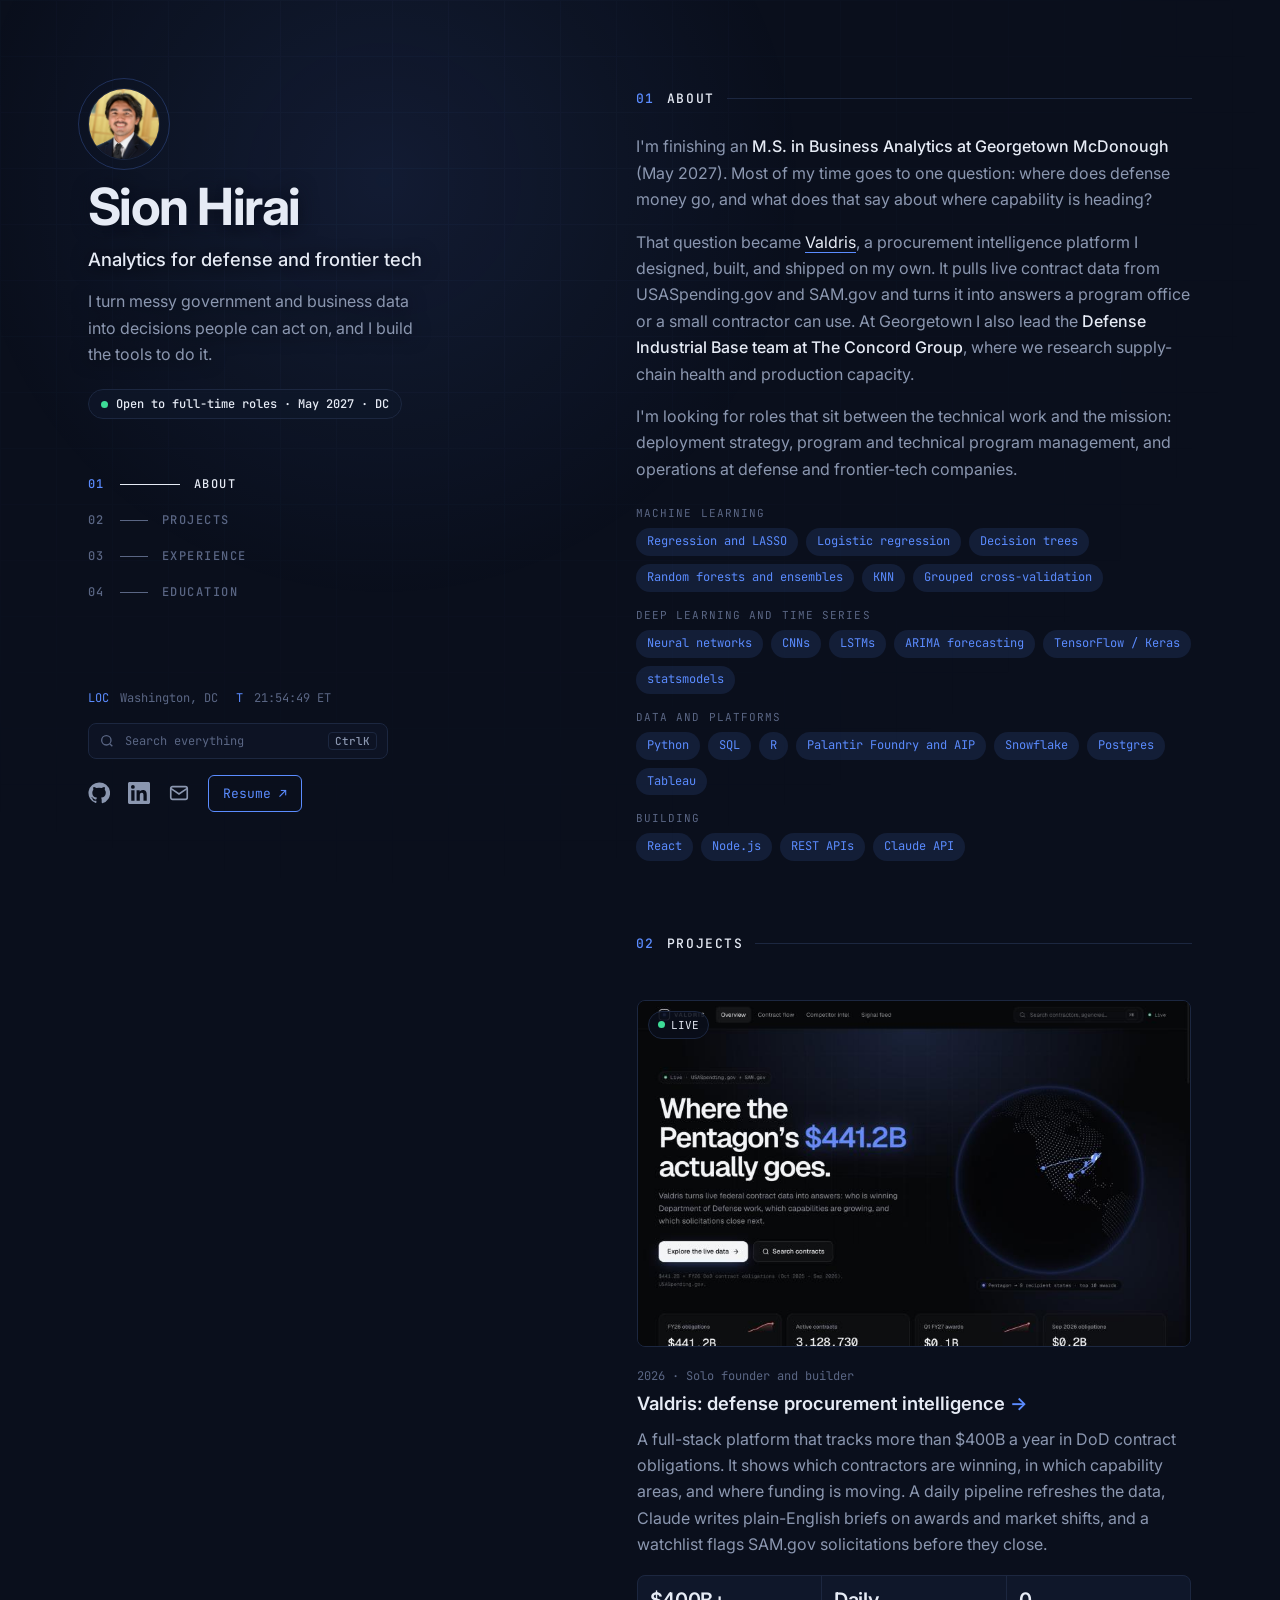
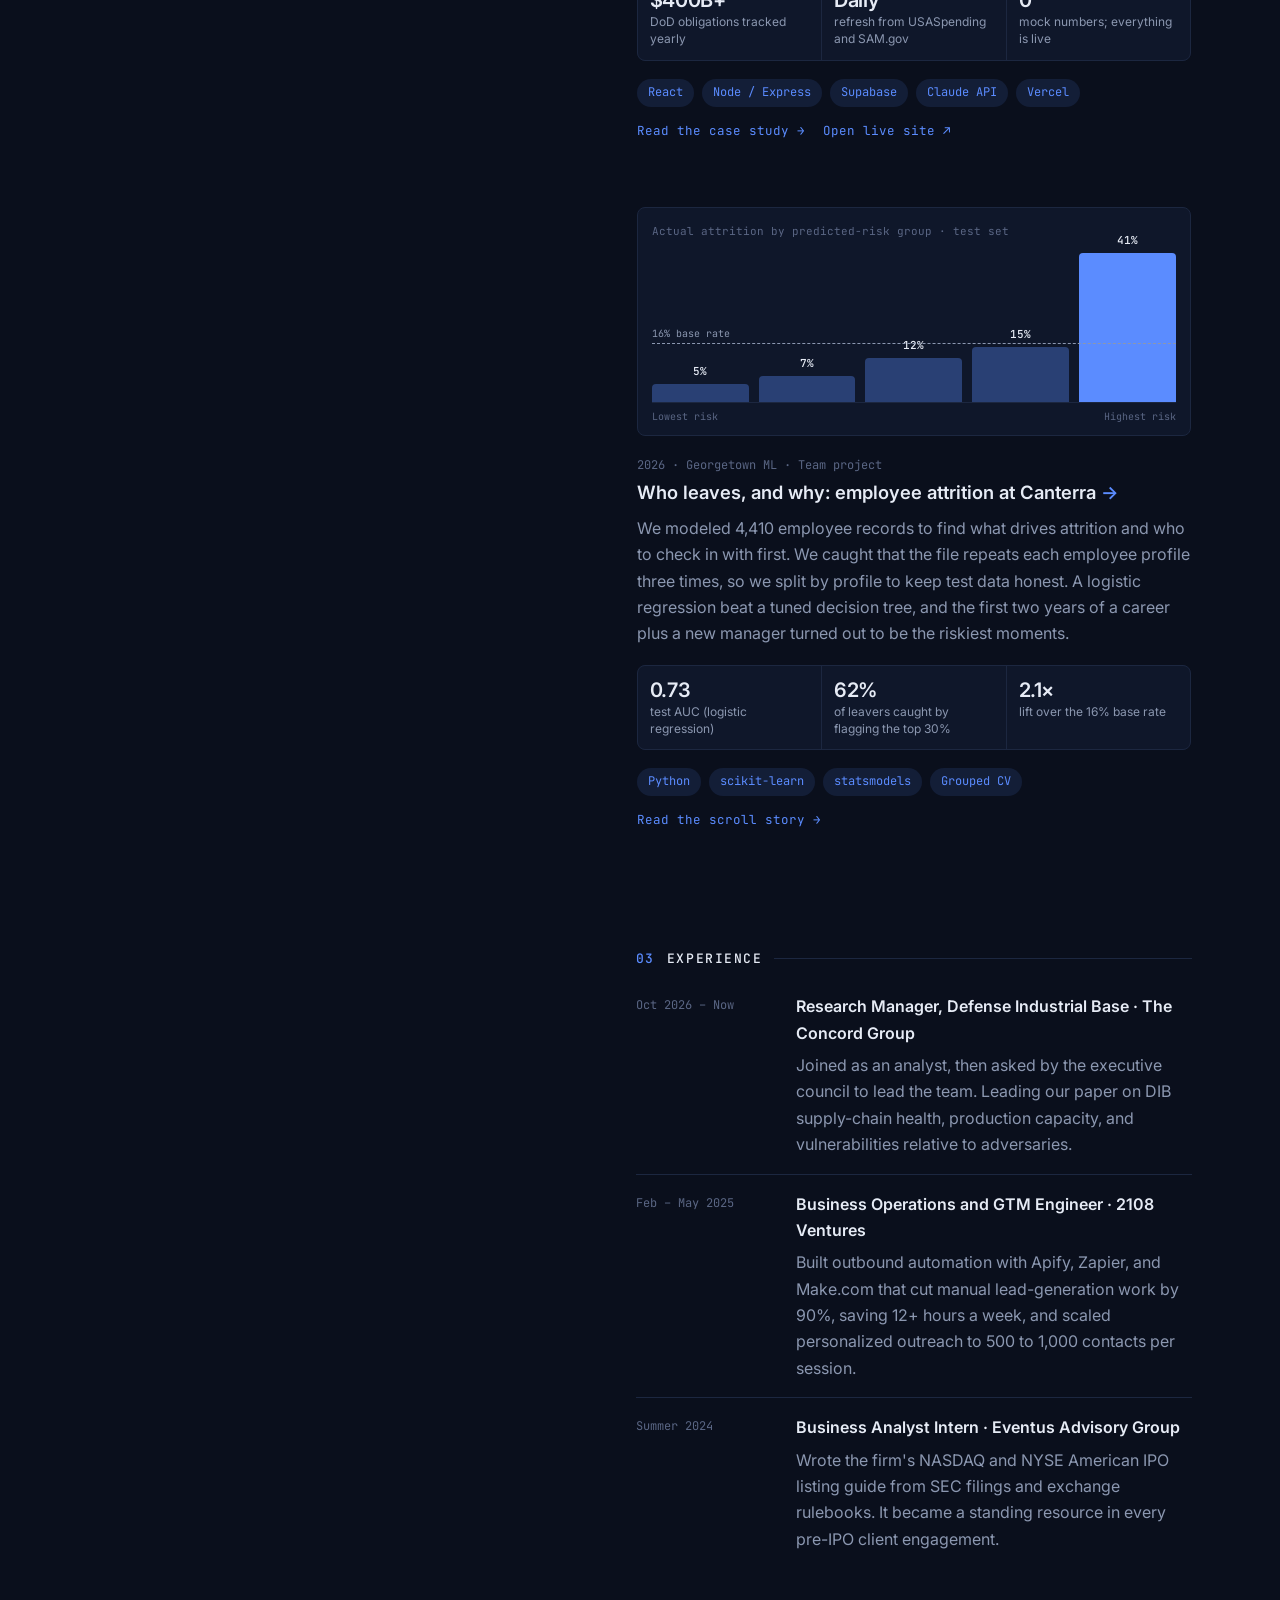
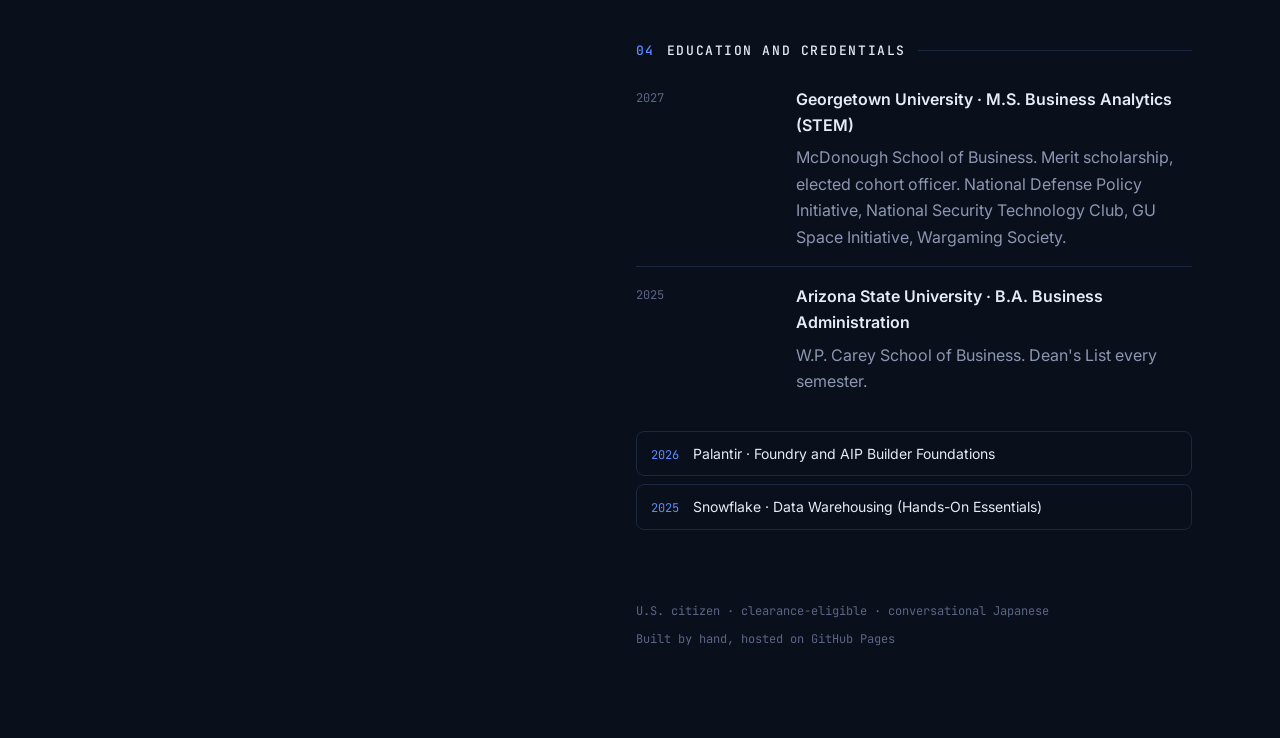
==== commit 7d7ea10b: "Grouped ML, deep learning and time-series skills; refresh resume - About section lists skills in fou" ====
--- a/index.html
+++ b/index.html
@@ -7,7 +7,9 @@
   <meta name="description" content="Sion Hirai: Georgetown MS Business Analytics '27. Builder of Valdris, a live defense procurement intelligence platform. Open to full-time roles in defense tech.">
   <meta property="og:title" content="Sion Hirai · Analytics for defense and frontier tech">
   <meta property="og:description" content="Georgetown MSBA '27. Builder of Valdris, a live defense procurement intelligence platform.">
-  <meta property="og:image" content="assets/valdris.jpg">
+  <meta property="og:image" content="https://sionhirai.github.io/assets/valdris.jpg">
+  <meta property="og:url" content="https://sionhirai.github.io/">
+  <meta name="twitter:card" content="summary_large_image">
   <link rel="icon" href="data:image/svg+xml,<svg xmlns='http://www.w3.org/2000/svg' viewBox='0 0 32 32'><rect width='32' height='32' rx='7' fill='%230a0f1c'/><circle cx='16' cy='16' r='9' fill='none' stroke='%235b8cff' stroke-width='2'/><circle cx='16' cy='16' r='3' fill='%235b8cff'/></svg>">
   <link rel="preconnect" href="https://fonts.googleapis.com">
   <link rel="preconnect" href="https://fonts.gstatic.com" crossorigin>
@@ -69,9 +71,12 @@
         <p>I'm finishing an <strong>M.S. in Business Analytics at Georgetown McDonough</strong> (May 2027). Most of my time goes to one question: where does defense money go, and what does that say about where capability is heading?</p>
         <p>That question became <a href="#projects" class="inline">Valdris</a>, a procurement intelligence platform I designed, built, and shipped on my own. It pulls live contract data from USASpending.gov and SAM.gov and turns it into answers a program office or a small contractor can use. At Georgetown I also lead the <strong>Defense Industrial Base team at The Concord Group</strong>, where we research supply-chain health and production capacity.</p>
         <p>I'm looking for roles that sit between the technical work and the mission: deployment strategy, program and technical program management, and operations at defense and frontier-tech companies.</p>
-        <ul class="chips mono" aria-label="Tools">
-          <li>Python</li><li>SQL</li><li>R</li><li>scikit-learn</li><li>Palantir Foundry and AIP</li><li>Snowflake</li><li>React</li><li>Node.js</li><li>Postgres</li><li>Claude API</li><li>Tableau</li>
-        </ul>
+        <dl class="skills">
+          <div><dt class="mono">Machine learning</dt><dd><ul class="chips mono"><li>Regression and LASSO</li><li>Logistic regression</li><li>Decision trees</li><li>Random forests and ensembles</li><li>KNN</li><li>Grouped cross-validation</li></ul></dd></div>
+          <div><dt class="mono">Deep learning and time series</dt><dd><ul class="chips mono"><li>Neural networks</li><li>CNNs</li><li>LSTMs</li><li>ARIMA forecasting</li><li>TensorFlow / Keras</li><li>statsmodels</li></ul></dd></div>
+          <div><dt class="mono">Data and platforms</dt><dd><ul class="chips mono"><li>Python</li><li>SQL</li><li>R</li><li>Palantir Foundry and AIP</li><li>Snowflake</li><li>Postgres</li><li>Tableau</li></ul></dd></div>
+          <div><dt class="mono">Building</dt><dd><ul class="chips mono"><li>React</li><li>Node.js</li><li>REST APIs</li><li>Claude API</li></ul></dd></div>
+        </dl>
       </section>
 
       <section id="projects" class="block">
--- a/styles.css
+++ b/styles.css
@@ -369,3 +369,9 @@
 
 [hidden] { display: none !important; }
 .stage .base span, .fy-chart .base span { left: auto; right: 0; padding: 0 0 0 6px; }
+
+/* grouped skills */
+.skills { margin: 22px 0 0; display: grid; gap: 14px; }
+.skills dt { font-size: 11px; letter-spacing: .1em; text-transform: uppercase; color: var(--dim); margin-bottom: 6px; }
+.skills dd { margin: 0; }
+.skills .chips { margin: 0; }
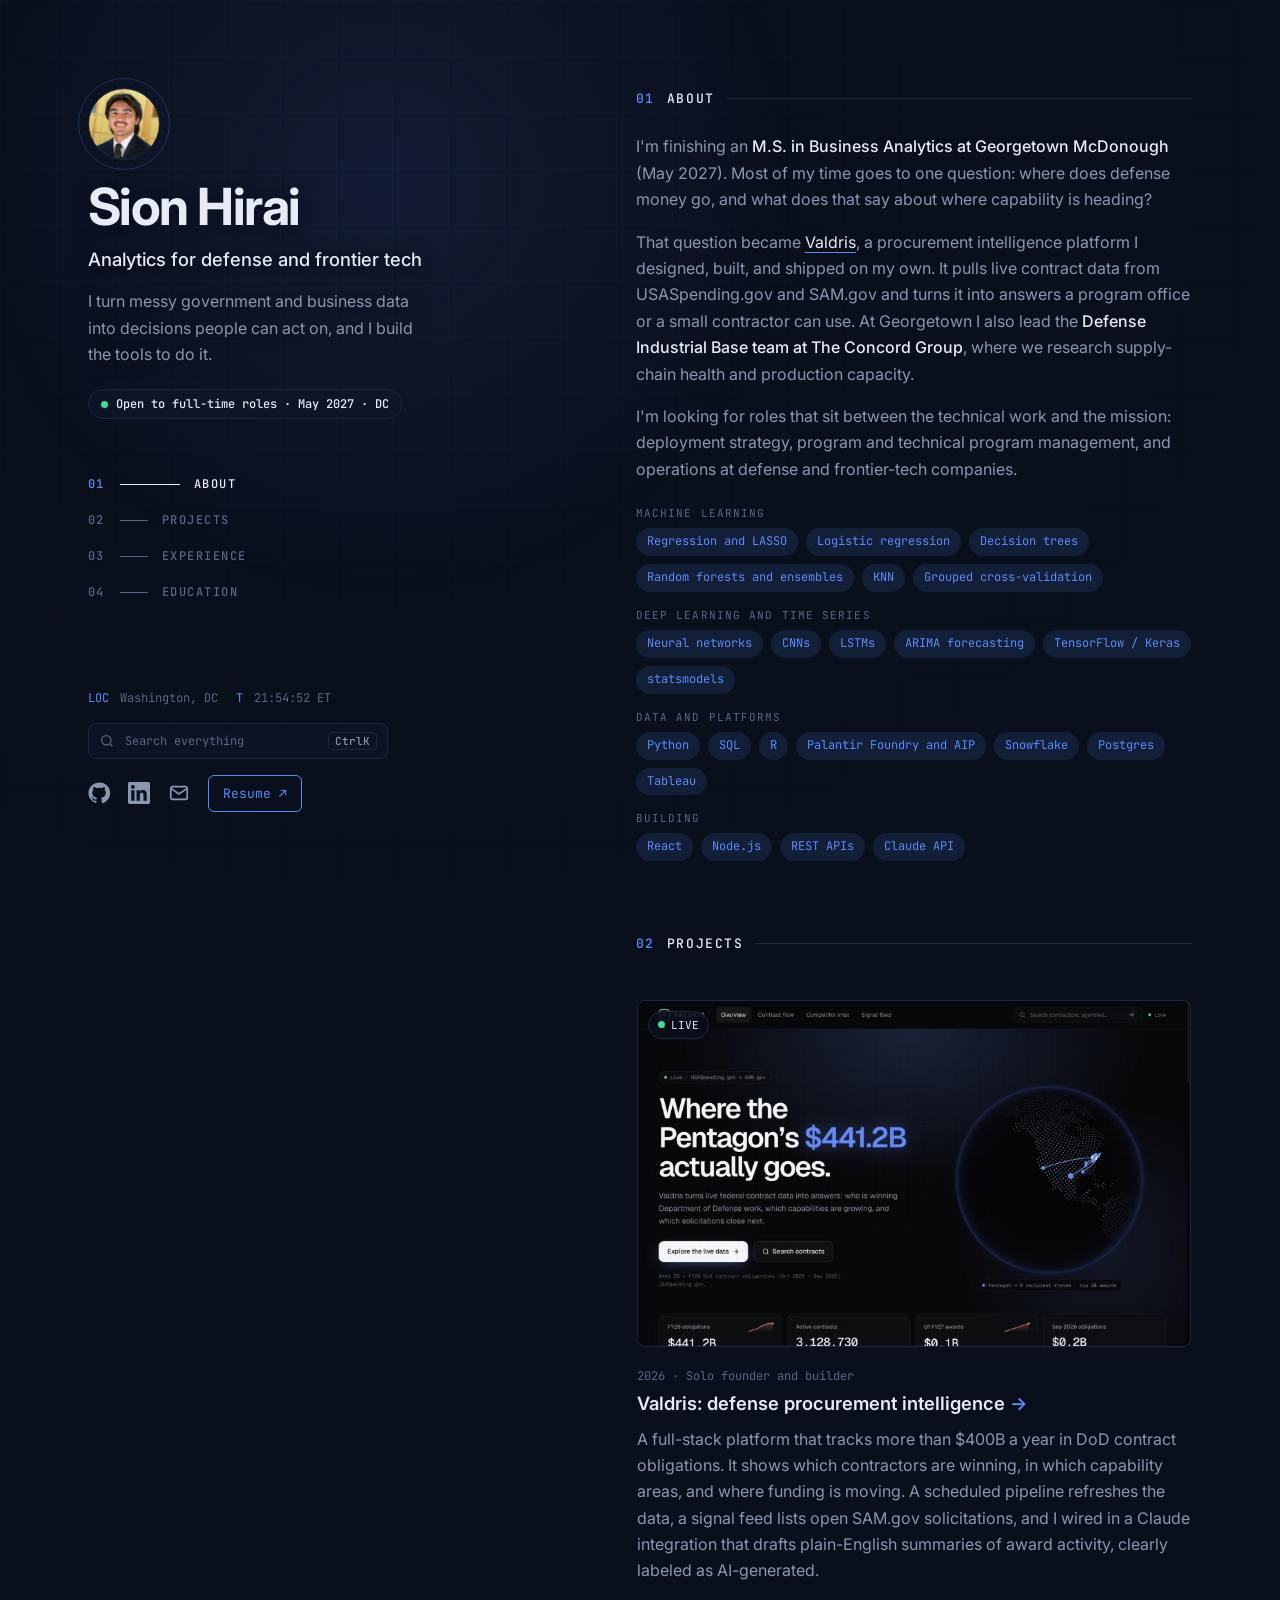
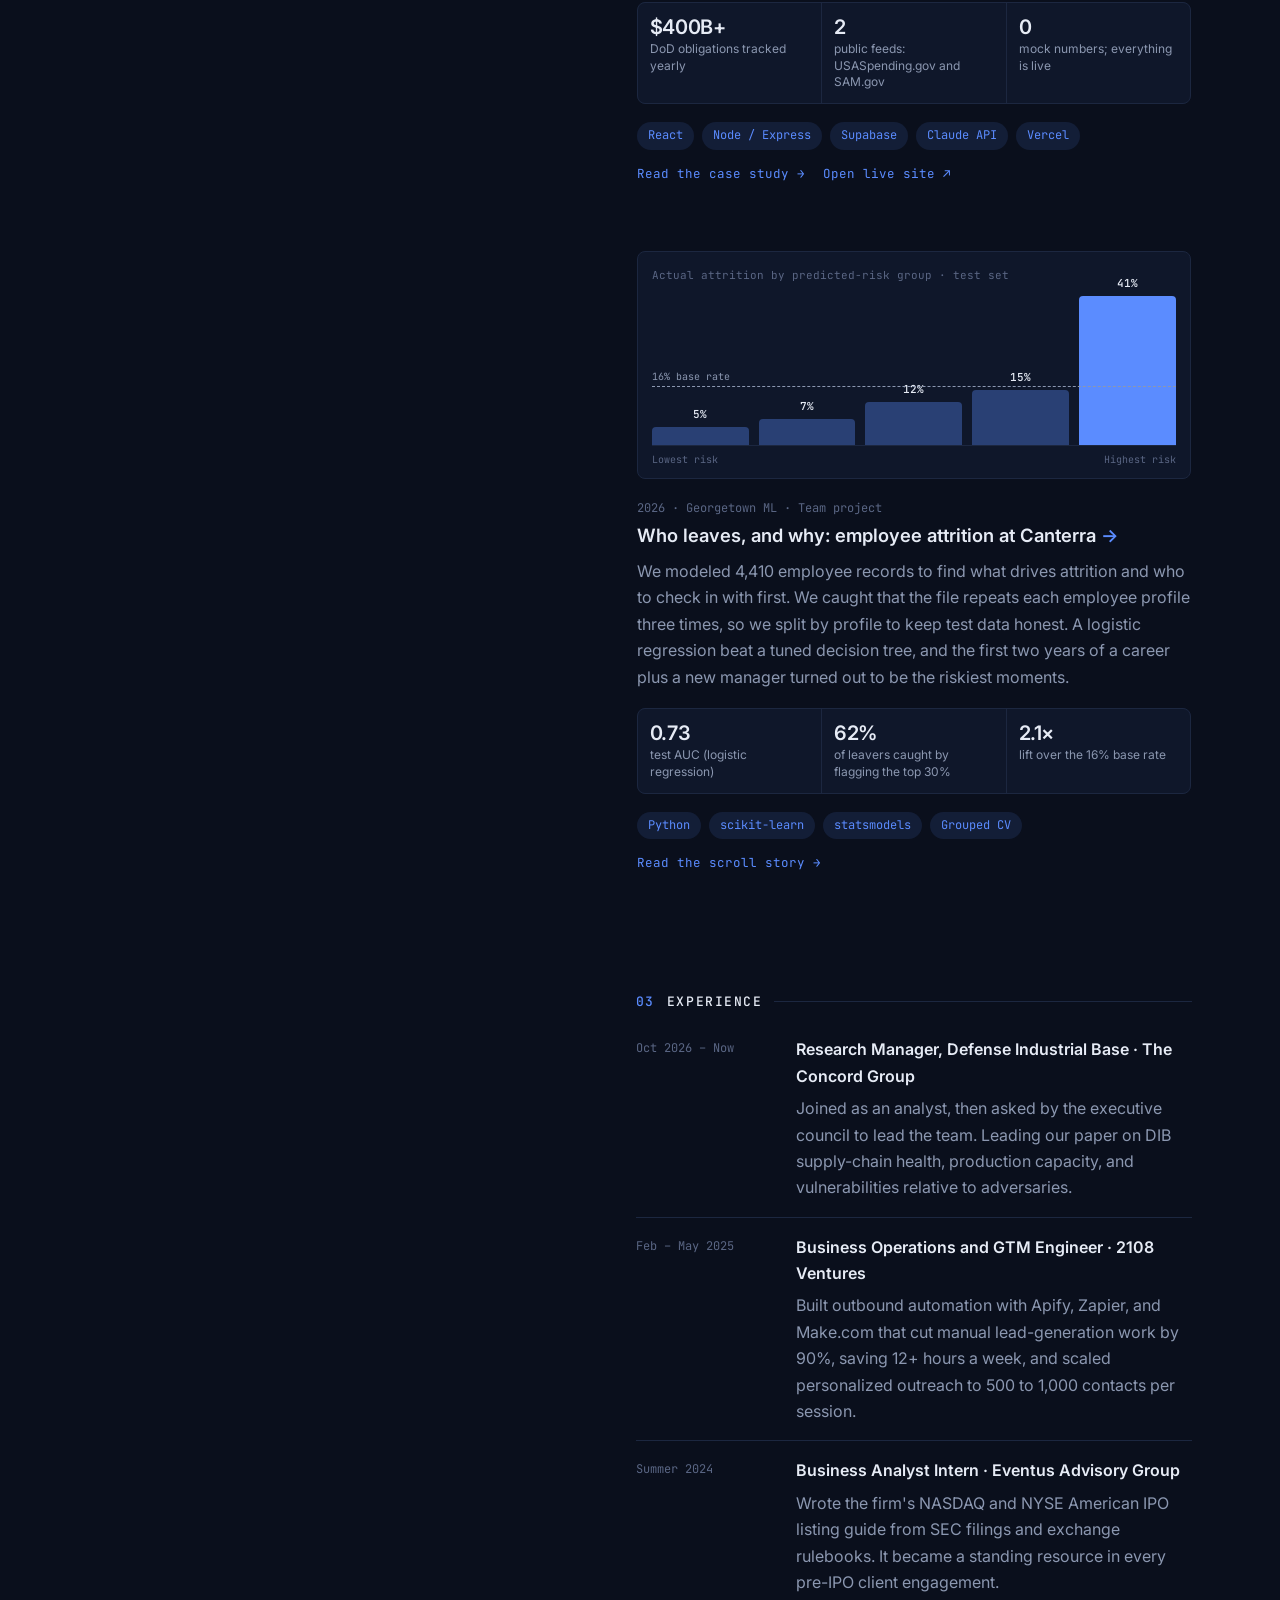
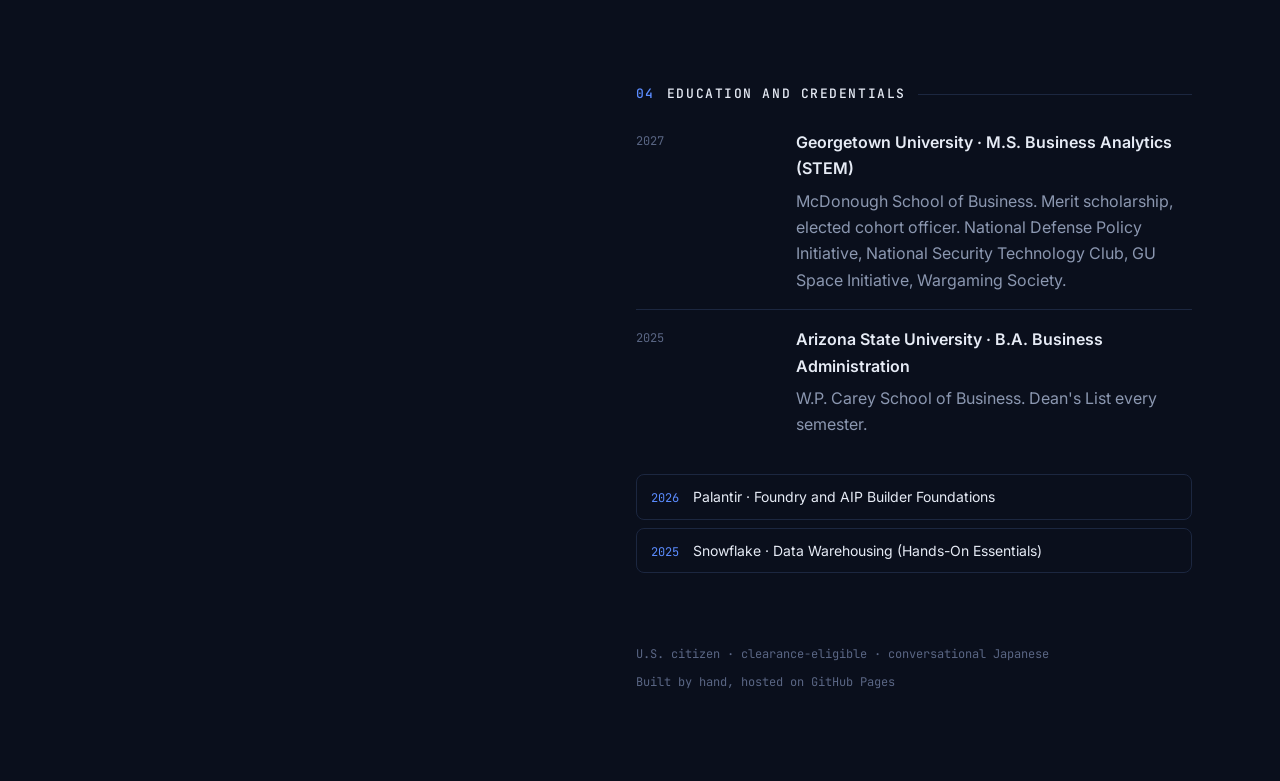
==== commit a47132e3: "Match Valdris claims to what production shows today Claude panel is off in production, the SAM.gov f" ====
--- a/index.html
+++ b/index.html
@@ -90,10 +90,10 @@
           <div class="p-body">
             <div class="p-meta mono">2026 · Solo founder and builder</div>
             <h3 style="view-transition-name: valdris-title"><a href="valdris.html">Valdris: defense procurement intelligence <span class="arrow">→</span></a></h3>
-            <p>A full-stack platform that tracks more than $400B a year in DoD contract obligations. It shows which contractors are winning, in which capability areas, and where funding is moving. A daily pipeline refreshes the data, Claude writes plain-English briefs on awards and market shifts, and a watchlist flags SAM.gov solicitations before they close.</p>
+            <p>A full-stack platform that tracks more than $400B a year in DoD contract obligations. It shows which contractors are winning, in which capability areas, and where funding is moving. A scheduled pipeline refreshes the data, a signal feed lists open SAM.gov solicitations, and I wired in a Claude integration that drafts plain-English summaries of award activity, clearly labeled as AI-generated.</p>
             <div class="stats">
               <div><b>$400B+</b><span>DoD obligations tracked yearly</span></div>
-              <div><b>Daily</b><span>refresh from USASpending and SAM.gov</span></div>
+              <div><b>2</b><span>public feeds: USASpending.gov and SAM.gov</span></div>
               <div><b>0</b><span>mock numbers; everything is live</span></div>
             </div>
             <ul class="chips mono"><li>React</li><li>Node / Express</li><li>Supabase</li><li>Claude API</li><li>Vercel</li></ul>
